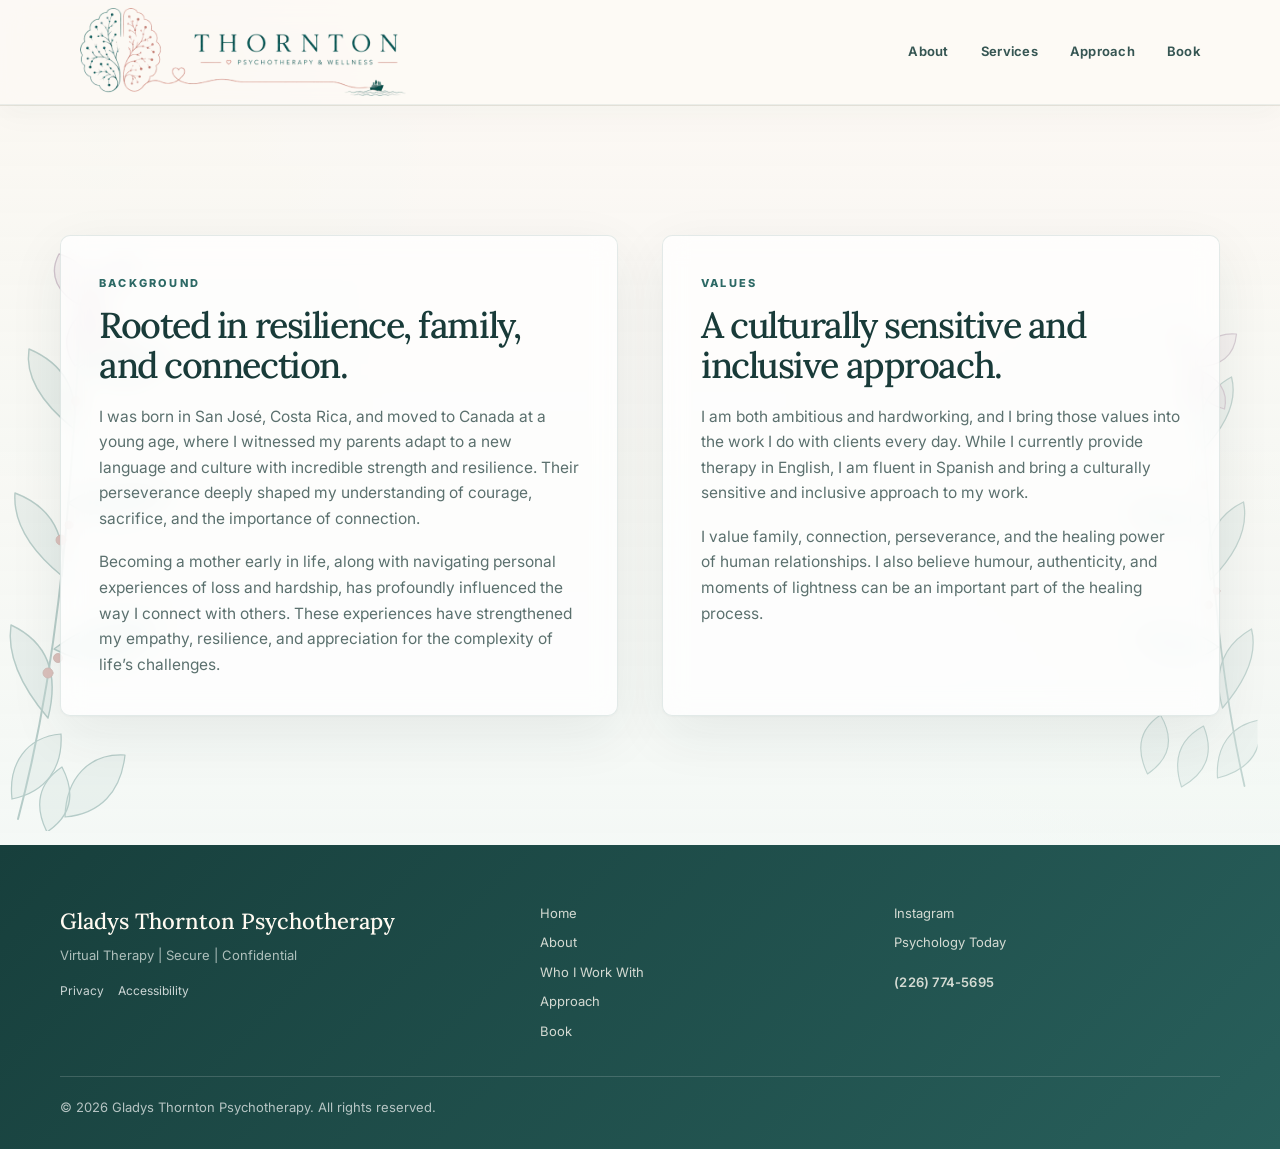
==== about.html @ a5546768 "Initial website release" ====
<!DOCTYPE html>
<html lang="en">
<head>
  <meta charset="UTF-8" />
  <meta name="viewport" content="width=device-width, initial-scale=1.0" />
  <title>About Me | Gladys Thornton Psychotherapy</title>
  <meta name="description" content="Learn more about Gladys Thornton, her background, values, and approach to psychotherapy." />
  <link rel="preconnect" href="https://fonts.googleapis.com">
  <link rel="preconnect" href="https://fonts.gstatic.com" crossorigin>
  <link href="https://fonts.googleapis.com/css2?family=Inter:wght@400;500;600;700&family=Lora:wght@500;600&display=swap" rel="stylesheet">

  <style>
    :root {
      --forest: #42614A;
      --forest-dark: #2F4737;
      --sage: #8FA884;
      --sage-soft: #EEF3E8;
      --cream: #FBF6EC;
      --warm: #EFE2D0;
      --text: #183D2A;
      --muted: #657160;
      --line: #DED5C6;
      --white: #ffffff;
      --shadow: 0 18px 50px rgba(63,98,74,.12);
      --radius: 22px;
    }

    * { box-sizing: border-box; }
    html { scroll-behavior: smooth; }

    body {
      margin: 0;
      font-family: Inter, system-ui, -apple-system, BlinkMacSystemFont, "Segoe UI", sans-serif;
      color: var(--text);
      background:
        radial-gradient(circle at 0% 25%, rgba(127,155,122,.12), transparent 22%),
        radial-gradient(circle at 100% 55%, rgba(205,184,156,.16), transparent 22%),
        var(--cream);
      line-height: 1.65;
      font-size: 15px;
      overflow-x: hidden;
    }

    a { color: inherit; text-decoration: none; }

    .leaf-left, .leaf-right {
      position: fixed;
      pointer-events: none;
      z-index: 0;
      opacity: .16;
      background-repeat: no-repeat;
      background-size: contain;
    }

    .leaf-left {
      left: -35px;
      bottom: 80px;
      width: 240px;
      height: 430px;
      background-image: url("data:image/svg+xml,%3Csvg viewBox='0 0 200 400' xmlns='http://www.w3.org/2000/svg'%3E%3Cg fill='none' stroke='%237f9b7a' stroke-width='2.4' stroke-linecap='round'%3E%3Cpath d='M96 390 C96 300 110 210 102 0'/%3E%3Cpath d='M99 260 C66 236 42 220 20 190 C54 196 82 218 100 248'/%3E%3Cpath d='M103 205 C136 188 162 165 182 132 C148 139 120 162 103 194'/%3E%3Cpath d='M98 145 C64 125 40 104 18 72 C54 80 78 104 100 132'/%3E%3Cpath d='M104 90 C138 72 160 50 184 18 C150 28 126 50 102 78'/%3E%3C/g%3E%3C/svg%3E");
    }

    .leaf-right {
      right: -45px;
      top: 260px;
      width: 280px;
      height: 500px;
      background-image: url("data:image/svg+xml,%3Csvg viewBox='0 0 240 480' xmlns='http://www.w3.org/2000/svg'%3E%3Cg fill='none' stroke='%237f9b7a' stroke-width='2.2' stroke-linecap='round'%3E%3Cpath d='M122 470 C120 360 136 240 122 0'/%3E%3Cpath d='M130 310 C166 286 196 260 220 226 C180 232 150 260 128 296'/%3E%3Cpath d='M120 240 C84 214 58 190 30 156 C70 164 98 192 124 224'/%3E%3Cpath d='M130 155 C164 132 188 106 210 70 C176 80 150 106 128 142'/%3E%3Cpath d='M116 95 C84 72 58 48 32 16 C68 24 96 50 120 82'/%3E%3C/g%3E%3C/svg%3E");
    }

    header, main, footer { position: relative; z-index: 1; }

    .nav-wrap {
      position: sticky;
      top: 0;
      z-index: 50;
      background: rgba(251,247,239,.92);
      backdrop-filter: blur(16px);
      border-bottom: 1px solid var(--line);
    }

    .nav {
      max-width: 1120px;
      margin: 0 auto;
      padding: 14px 20px;
      display: flex;
      align-items: center;
      justify-content: space-between;
      gap: 20px;
      min-height: 88px;
    }

    .brand-logo {
      display: block;
      height: 68px;
      width: auto;
      max-width: 330px;
      object-fit: contain;
      border-radius: 4px;
    }

    .links {
      display: flex;
      align-items: center;
      gap: 26px;
      font-size: 13px;
      font-weight: 650;
      color: var(--text);
    }

    .btn {
      display: inline-flex;
      align-items: center;
      justify-content: center;
      min-height: 42px;
      padding: 0 18px;
      border-radius: 999px;
      font-weight: 700;
      font-size: 13px;
      transition: transform .18s ease, box-shadow .18s ease;
    }

    .btn:hover { transform: translateY(-1px); }

    .btn-primary {
      color: #fff;
      background: linear-gradient(135deg, var(--forest), var(--forest-dark));
      box-shadow: 0 12px 25px rgba(63,98,74,.20);
    }

    .btn-outline {
      color: var(--forest-dark);
      border: 1px solid #bccbb6;
      background: rgba(255,255,255,.68);
    }

    .hero {
      background:
        linear-gradient(90deg, rgba(251,247,239,.95) 0%, rgba(251,247,239,.74) 46%, rgba(244,234,220,.62) 100%),
        radial-gradient(circle at 85% 18%, rgba(127,155,122,.22), transparent 27%);
      border-bottom: 1px solid var(--line);
      position: relative;
      overflow: hidden;
    }

    .hero::before {
      content: "";
      position: absolute;
      inset: 0;
      opacity: .11;
      background-image:
        radial-gradient(ellipse at 8% 18%, rgba(127,155,122,.45), transparent 24%),
        linear-gradient(120deg, transparent 0 74%, rgba(127,155,122,.18) 74% 75%, transparent 75%);
      pointer-events: none;
    }

    .hero-inner {
      max-width: 1120px;
      margin: 0 auto;
      padding: 64px 20px 60px;
      display: grid;
      grid-template-columns: 1.05fr .95fr;
      gap: 54px;
      align-items: center;
      position: relative;
      z-index: 1;
    }

    .eyebrow {
      color: var(--forest);
      font-size: 11px;
      font-weight: 800;
      letter-spacing: .18em;
      text-transform: uppercase;
      margin-bottom: 13px;
    }

    h1, h2 {
      font-family: Lora, serif;
      color: var(--text);
      line-height: 1.12;
      margin: 0;
      letter-spacing: -.025em;
    }

    h1 { font-size: clamp(34px, 4.6vw, 52px); max-width: 570px; }
    h2 { font-size: clamp(26px, 3vw, 36px); }

    h3 {
      margin: 0;
      color: var(--text);
      font-size: 15px;
      line-height: 1.35;
    }

    p { color: var(--muted); margin: 0; }

    .hero-text {
      max-width: 535px;
      margin-top: 18px;
      font-size: 16px;
    }

    .hero-actions {
      display: flex;
      gap: 12px;
      flex-wrap: wrap;
      margin-top: 26px;
    }

    .trust-row {
      display: flex;
      flex-wrap: wrap;
      gap: 12px;
      margin-top: 22px;
      color: var(--forest-dark);
      font-size: 13px;
      font-weight: 650;
    }

    .trust-row span {
      background: rgba(255,255,255,.70);
      border: 1px solid var(--line);
      padding: 7px 11px;
      border-radius: 999px;
    }

    .photo-card {
      width: min(100%, 390px);
      margin: 0 auto;
      background: rgba(255,255,255,.86);
      border: 1px solid var(--line);
      border-radius: 30px;
      padding: 14px;
      box-shadow: var(--shadow);
      position: relative;
    }

    .photo-card::before {
      content: "";
      position: absolute;
      inset: 25px -18px -18px 38px;
      border-radius: 30px;
      background: var(--sage-soft);
      z-index: -1;
    }

    .photo-card img {
      display: block;
      width: 100%;
      height: 420px;
      object-fit: cover;
      object-position: center top;
      border-radius: 22px;
    }

    .section { padding: 72px 20px; }
    .soft { background: linear-gradient(180deg, rgba(255,255,255,.82) 0%, var(--cream) 100%); }
    .wrap { max-width: 1120px; margin: 0 auto; }

    .two {
      display: grid;
      grid-template-columns: .9fr 1.1fr;
      gap: 56px;
      align-items: start;
    }

    .lead { font-size: 15.5px; margin-top: 18px; max-width: 620px; }

    .feature-grid {
      display: grid;
      grid-template-columns: 1fr 1fr;
      gap: 16px;
    }

    .feature, .service-card, .info-box, .booking-side, .cal-box {
      background: rgba(255,255,255,.86);
      border: 1px solid var(--line);
      border-radius: var(--radius);
      box-shadow: 0 10px 28px rgba(63,98,74,.07);
    }

    .feature {
      padding: 23px;
      display: grid;
      grid-template-columns: 42px 1fr;
      gap: 15px;
    }

    .icon, .service-icon {
      background: var(--sage-soft);
      color: var(--forest-dark);
      display: grid;
      place-items: center;
    }

    .icon {
      width: 42px;
      height: 42px;
      border-radius: 14px;
      font-weight: 800;
      font-size: 18px;
    }

    .feature p, .service-card p { margin-top: 7px; font-size: 13.5px; }

    .center {
      text-align: center;
      max-width: 680px;
      margin: 0 auto 34px;
    }

    .service-grid {
      display: grid;
      grid-template-columns: repeat(3, 1fr);
      gap: 18px;
    }

    .service-card { padding: 24px; }

    .service-icon {
      width: 46px;
      height: 46px;
      border-radius: 16px;
      font-size: 21px;
      margin-bottom: 15px;
    }

    .split {
      display: grid;
      grid-template-columns: 1fr 1fr;
      gap: 44px;
      align-items: stretch;
    }

    .info-box { padding: 30px; }

    .pill-row {
      display: flex;
      flex-wrap: wrap;
      gap: 9px;
      margin-top: 20px;
    }

    .pill {
      border: 1px solid #d7cfbf;
      background: var(--sage-soft);
      color: var(--forest-dark);
      border-radius: 999px;
      padding: 7px 12px;
      font-size: 12.5px;
      font-weight: 650;
    }

    ul { margin: 18px 0 0; padding-left: 19px; color: var(--muted); }
    li { margin-bottom: 8px; }

    .booking-grid {
      display: grid;
      grid-template-columns: .82fr 1.18fr;
      gap: 34px;
      align-items: start;
    }

    .booking-side {
      background: linear-gradient(180deg, var(--cream), #fff);
      padding: 30px;
    }

    .booking-points {
      display: grid;
      gap: 12px;
      margin-top: 24px;
    }

    .mini {
      display: flex;
      align-items: center;
      gap: 11px;
      background: #fff;
      border: 1px solid var(--line);
      border-radius: 15px;
      padding: 13px 14px;
      color: var(--text);
      font-weight: 700;
      font-size: 13px;
    }

    .cal-box { overflow: hidden; box-shadow: var(--shadow); }
    .calendly-inline-widget { min-width: 320px; height: 690px; }

    .cta {
      background: linear-gradient(135deg, var(--forest-dark), var(--forest));
      color: white;
      padding: 30px 20px;
    }

    .cta .wrap {
      display: flex;
      align-items: center;
      justify-content: space-between;
      gap: 22px;
    }

    .cta strong {
      font-family: Lora, serif;
      font-size: clamp(22px, 3vw, 30px);
      line-height: 1.2;
      font-weight: 600;
    }

    .cta .btn { background: white; color: var(--forest-dark); white-space: nowrap; }

    footer {
      background: #253326;
      color: rgba(255,255,255,.78);
      padding: 30px 20px;
      font-size: 13px;
    }

    .footer-inner {
      max-width: 1120px;
      margin: 0 auto;
      display: flex;
      justify-content: space-between;
      gap: 18px;
      flex-wrap: wrap;
    }

    @media (max-width: 960px) {
      .links { display: none; }
      .hero-inner, .two, .split, .booking-grid { grid-template-columns: 1fr; }
      .photo-card { width: min(100%, 340px); }
      .photo-card img { height: 360px; }
      .service-grid { grid-template-columns: repeat(2, 1fr); }
      .brand-logo { height: 58px; max-width: 270px; }
    }

    @media (max-width: 640px) {
      body { font-size: 14px; }
      .nav { padding: 12px 16px; min-height: 72px; }
      .brand-logo { height: 48px; max-width: 215px; }
      .nav .btn { display: none; }
      .hero-inner { padding: 44px 18px 52px; gap: 34px; }
      .hero-actions { flex-direction: column; }
      .btn { width: 100%; }
      .section { padding: 56px 18px; }
      .feature-grid, .service-grid { grid-template-columns: 1fr; }
      .info-box, .booking-side { padding: 24px; }
      .cta .wrap { flex-direction: column; align-items: flex-start; }
      .calendly-inline-widget { height: 660px; }
    }
  
    /* Stronger warm nature theme accents */
    body {
      background:
        radial-gradient(circle at 2% 20%, rgba(127,155,122,.20), transparent 24%),
        radial-gradient(circle at 96% 48%, rgba(205,184,156,.22), transparent 24%),
        linear-gradient(180deg, #fbf7ef 0%, #fffaf3 46%, #f3efe6 100%);
    }

    .hero {
      background:
        linear-gradient(90deg, rgba(251,247,239,.96) 0%, rgba(251,247,239,.78) 45%, rgba(238,243,232,.74) 100%),
        radial-gradient(circle at 82% 16%, rgba(127,155,122,.30), transparent 30%),
        radial-gradient(circle at 22% 80%, rgba(205,184,156,.24), transparent 28%);
    }

    .soft {
      background:
        linear-gradient(180deg, rgba(255,255,255,.86) 0%, rgba(251,247,239,.92) 100%),
        radial-gradient(circle at 95% 40%, rgba(127,155,122,.16), transparent 24%);
    }

    .leaf-left,
    .leaf-right {
      opacity: .26;
    }

    .section:nth-of-type(3) {
      background:
        radial-gradient(circle at 92% 10%, rgba(127,155,122,.13), transparent 22%),
        radial-gradient(circle at 6% 82%, rgba(205,184,156,.15), transparent 22%),
        rgba(255,255,255,.76);
    }

    .feature,
    .service-card,
    .info-box,
    .booking-side,
    .cal-box {
      background: rgba(255,255,255,.90);
      border-color: #ddd3c4;
    }

    .icon,
    .service-icon {
      background: #edf3e7;
      color: #3f624a;
    }

    .brand-logo {
      background: transparent !important;
      mix-blend-mode: multiply;
    }

    .nav-wrap {
      background: rgba(251,247,239,.94);
    }

  
    /* FINAL VISIBLE NATURE THEME UPDATE */
    body {
      background:
        radial-gradient(circle at 0% 20%, rgba(143,168,132,.25), transparent 24%),
        radial-gradient(circle at 100% 55%, rgba(222,213,198,.35), transparent 28%),
        linear-gradient(180deg, #FBF6EC 0%, #FFFDF8 45%, #F3EFE6 100%) !important;
    }

    .nav-wrap {
      background: rgba(251,246,236,.96) !important;
      border-bottom: 1px solid #DED5C6 !important;
    }

    .brand-logo {
      height: 68px !important;
      max-width: 330px !important;
      background: transparent !important;
      object-fit: contain !important;
    }

    .hero {
      background:
        linear-gradient(90deg, rgba(251,246,236,.98) 0%, rgba(251,246,236,.86) 48%, rgba(239,226,208,.74) 100%),
        radial-gradient(circle at 86% 16%, rgba(143,168,132,.34), transparent 32%) !important;
      position: relative !important;
      overflow: hidden !important;
    }

    .hero::after {
      content: "";
      position: absolute;
      right: -15px;
      top: 0;
      width: 330px;
      height: 100%;
      opacity: .24;
      pointer-events: none;
      background-repeat: no-repeat;
      background-size: contain;
      background-position: right center;
      background-image: url("data:image/svg+xml,%3Csvg viewBox='0 0 260 620' xmlns='http://www.w3.org/2000/svg'%3E%3Cg fill='none' stroke='%238FA884' stroke-width='4' stroke-linecap='round' stroke-linejoin='round'%3E%3Cpath d='M130 610 C128 480 150 330 132 20'/%3E%3Cpath d='M138 430 C178 402 214 372 248 330 C202 338 168 374 136 414'/%3E%3Cpath d='M128 340 C82 304 50 268 18 226 C66 238 100 276 132 322'/%3E%3Cpath d='M142 240 C184 210 214 176 246 132 C202 146 168 184 136 222'/%3E%3Cpath d='M120 154 C78 124 48 90 14 48 C62 60 96 96 124 136'/%3E%3C/g%3E%3C/svg%3E");
    }

    .hero h1,
    h2 {
      color: #183D2A !important;
    }

    .eyebrow {
      color: #42614A !important;
    }

    .btn-primary {
      background: linear-gradient(135deg, #5E7C56, #2F4737) !important;
      box-shadow: 0 12px 25px rgba(47,71,55,.22) !important;
    }

    .btn-outline {
      color: #2F4737 !important;
      border-color: #AEBFA5 !important;
      background: rgba(255,255,255,.70) !important;
    }

    .soft {
      background:
        linear-gradient(180deg, rgba(255,253,248,.90), rgba(251,246,236,.95)) !important;
      position: relative !important;
    }

    .soft::before {
      content: "";
      position: absolute;
      left: -28px;
      top: 20px;
      width: 180px;
      height: 360px;
      opacity: .30;
      pointer-events: none;
      background-repeat: no-repeat;
      background-size: contain;
      background-image: url("data:image/svg+xml,%3Csvg viewBox='0 0 190 380' xmlns='http://www.w3.org/2000/svg'%3E%3Cg fill='none' stroke='%238FA884' stroke-width='3' stroke-linecap='round' stroke-linejoin='round'%3E%3Cpath d='M92 370 C92 285 106 196 96 8'/%3E%3Cpath d='M98 254 C62 232 34 206 12 172 C50 180 78 210 98 242'/%3E%3Cpath d='M100 190 C136 168 162 138 178 104 C142 112 116 144 100 178'/%3E%3Cpath d='M92 128 C58 108 34 80 12 48 C50 58 74 90 96 118'/%3E%3C/g%3E%3C/svg%3E");
    }

    #services {
      background:
        radial-gradient(circle at 93% 10%, rgba(143,168,132,.18), transparent 22%),
        radial-gradient(circle at 7% 80%, rgba(222,213,198,.22), transparent 24%),
        rgba(255,253,248,.92) !important;
    }

    #services::after {
      content: "";
      position: absolute;
      right: -40px;
      top: 30px;
      width: 230px;
      height: 420px;
      opacity: .28;
      pointer-events: none;
      background-repeat: no-repeat;
      background-size: contain;
      background-image: url("data:image/svg+xml,%3Csvg viewBox='0 0 220 420' xmlns='http://www.w3.org/2000/svg'%3E%3Cg fill='none' stroke='%238FA884' stroke-width='3' stroke-linecap='round' stroke-linejoin='round'%3E%3Cpath d='M108 410 C108 306 120 210 110 0'/%3E%3Cpath d='M114 300 C150 274 180 246 208 206 C166 214 136 250 112 286'/%3E%3Cpath d='M104 220 C66 190 40 160 14 122 C58 132 86 166 108 204'/%3E%3Cpath d='M116 138 C154 112 180 82 204 42 C162 54 136 90 112 124'/%3E%3C/g%3E%3C/svg%3E");
    }

    #approach {
      background:
        linear-gradient(90deg, rgba(66,97,74,.16) 0%, rgba(251,246,236,.94) 28%, rgba(251,246,236,.94) 100%) !important;
    }

    #book {
      background:
        radial-gradient(circle at 4% 18%, rgba(143,168,132,.22), transparent 24%),
        linear-gradient(180deg, rgba(251,246,236,.96), rgba(255,253,248,.96)) !important;
    }

    .feature,
    .service-card,
    .info-box,
    .booking-side,
    .cal-box {
      background: rgba(255,255,255,.90) !important;
      border-color: #DED5C6 !important;
      box-shadow: 0 14px 32px rgba(47,71,55,.09) !important;
    }

    .icon,
    .service-icon {
      background: #EEF3E8 !important;
      color: #42614A !important;
      border-radius: 999px !important;
      box-shadow: inset 0 0 0 1px rgba(66,97,74,.10) !important;
    }

    .service-icon svg,
    .icon svg {
      width: 27px;
      height: 27px;
      stroke: currentColor;
      fill: none;
      stroke-width: 2.3;
      stroke-linecap: round;
      stroke-linejoin: round;
    }

    .pill {
      background: #EEF3E8 !important;
      border-color: #DED5C6 !important;
      color: #2F4737 !important;
    }

    .cta {
      background: linear-gradient(135deg, #2F4737, #5E7C56) !important;
    }

    footer {
      background: #263326 !important;
    }

    @media (max-width: 640px) {
      .brand-logo {
        height: 66px !important;
        max-width: 320px !important;
      }

      .hero-inner {
        text-align: center !important;
        padding-top: 36px !important;
      }

      .photo-card {
        width: min(100%, 300px) !important;
        padding: 10px !important;
      }

      .photo-card img {
        height: 285px !important;
      }

      .service-grid,
      .feature-grid,
      .two,
      .split,
      .booking-grid {
        grid-template-columns: 1fr !important;
      }

      .service-card {
        display: grid !important;
        grid-template-columns: 48px 1fr !important;
        gap: 14px !important;
        text-align: left !important;
        align-items: center !important;
      }

      .service-card .service-icon {
        margin: 0 !important;
      }

      .service-card p {
        grid-column: 2 !important;
      }
    }

  
    /* Pastel green update + full services grid */
    :root {
      --forest: #6F9272 !important;
      --forest-dark: #4F6F52 !important;
      --sage: #AFC8A8 !important;
      --sage-soft: #F1F7EE !important;
      --cream: #FCF8F0 !important;
      --warm: #F2E8D8 !important;
      --text: #183D2A !important;
      --muted: #687864 !important;
      --line: #E4DDCF !important;
    }

    .btn-primary {
      background: linear-gradient(135deg, #8FAF86, #5F8061) !important;
      box-shadow: 0 12px 25px rgba(95,128,97,.18) !important;
    }

    .cta {
      background: linear-gradient(135deg, #5F8061, #8FAF86) !important;
    }

    .icon,
    .service-icon {
      background: #F1F7EE !important;
      color: #5F8061 !important;
      border: 1px solid rgba(143,175,134,.18);
    }

    .feature,
    .service-card,
    .info-box,
    .booking-side,
    .cal-box {
      border-color: #E4DDCF !important;
      box-shadow: 0 12px 28px rgba(95,128,97,.07) !important;
    }

    .service-grid {
      grid-template-columns: repeat(3, 1fr) !important;
    }

    @media (max-width: 960px) {
      .service-grid {
        grid-template-columns: repeat(2, minmax(0, 1fr)) !important;
      }
    }

    @media (max-width: 640px) {
      .service-grid {
        grid-template-columns: 1fr !important;
      }
    }

  
/* Clean organization pass: smoother section flow without changing content */
main {
  overflow: hidden;
}

.hero-inner {
  align-items: center !important;
}

.section {
  border-top: 1px solid rgba(222,213,198,.55);
}

#about .wrap.two {
  align-items: center;
}

#about .feature-grid {
  gap: 18px;
}

#services .service-grid {
  align-items: stretch;
}

#services .service-card {
  min-height: 190px;
}

#approach .split {
  align-items: stretch;
}

#approach .info-box,
#book .booking-side {
  height: 100%;
}

#book .booking-grid {
  align-items: center;
}

.about-only-page {
  padding-top: 130px !important;
  min-height: calc(100vh - 160px);
  display: flex;
  align-items: center;
}

.about-only-page .split {
  align-items: stretch;
}

.about-only-page .info-box {
  min-height: 100%;
}

@media (max-width: 960px) {
  .about-only-page {
    padding-top: 95px !important;
    min-height: auto;
  }

  .hero-inner {
    gap: 34px !important;
  }

  .section {
    padding-top: 62px;
    padding-bottom: 62px;
  }

  #services .service-card {
    min-height: auto;
  }
}

@media (max-width: 640px) {
  .hero-inner {
    text-align: left !important;
  }

  .hero-actions {
    align-items: stretch;
  }

  .trust-row {
    justify-content: flex-start;
  }

  .about-only-page {
    padding-top: 84px !important;
  }

  .about-only-page .info-box {
    padding: 22px;
  }
}


/* Lighter pastel green palette update */
:root {
  --forest: #8FAF86 !important;
  --forest-dark: #6F9272 !important;
  --sage: #BFD4B8 !important;
  --sage-soft: #F4F9F1 !important;
  --cream: #FCF8F0 !important;
  --warm: #F3EBDD !important;
  --text: #244734 !important;
  --muted: #73826D !important;
  --line: #E8E1D3 !important;
}

body {
  color: #244734 !important;
}

h1, h2, h3,
.brand-main,
.links,
.nav a {
  color: #244734 !important;
}

.eyebrow {
  color: #7FA174 !important;
}

p, .lead {
  color: #73826D !important;
}

.btn-primary,
.nav-button,
.button-primary {
  background: linear-gradient(135deg, #A9C79D, #83A879) !important;
  box-shadow: 0 12px 25px rgba(143,175,134,.18) !important;
}

.btn-outline,
.button-secondary {
  color: #6F9272 !important;
  border-color: #D7E5D0 !important;
  background: rgba(255,255,255,.74) !important;
}

.icon,
.service-icon,
.who-icon,
.big-icon {
  background: #F4F9F1 !important;
  color: #7FA174 !important;
  border-color: rgba(143,175,134,.16) !important;
}

.feature,
.service-card,
.info-box,
.booking-side,
.cal-box,
.card,
.mini,
.who-card {
  border-color: #E8E1D3 !important;
  box-shadow: 0 12px 28px rgba(143,175,134,.07) !important;
}

.pill {
  background: #F4F9F1 !important;
  border-color: #DDEAD7 !important;
  color: #6F9272 !important;
}

.hero {
  background:
    linear-gradient(90deg, rgba(252,248,240,.97) 0%, rgba(252,248,240,.88) 47%, rgba(244,249,241,.78) 100%),
    radial-gradient(circle at 86% 16%, rgba(191,212,184,.38), transparent 30%) !important;
}

.soft {
  background:
    linear-gradient(180deg, rgba(255,253,248,.92), rgba(252,248,240,.96)) !important;
}

.who-i-work-with {
  background: linear-gradient(to bottom, rgba(252,248,240,.78), rgba(244,249,241,.88)) !important;
}

.cta,
.cta-band {
  background: linear-gradient(135deg, #7FA174, #A9C79D) !important;
}

footer {
  background: #6F9272 !important;
}

.back-link {
  color: #6F9272 !important;
}

.menu-toggle span {
  background: #6F9272 !important;
}




/* Enhanced polish: dividers, animations, modal booking, mobile CTA, footer */
.section {
  position: relative;
}

.section::before {
  content: "";
  position: absolute;
  top: -1px;
  left: 50%;
  width: min(1120px, calc(100% - 40px));
  height: 1px;
  transform: translateX(-50%);
  background: linear-gradient(90deg, transparent, rgba(143,175,134,.35), transparent);
}

.soft::after,
.who-i-work-with::after {
  content: "";
  position: absolute;
  left: 50%;
  bottom: -28px;
  width: 160px;
  height: 56px;
  transform: translateX(-50%);
  opacity: .18;
  pointer-events: none;
  background-repeat: no-repeat;
  background-size: contain;
  background-image: url("data:image/svg+xml,%3Csvg viewBox='0 0 180 60' xmlns='http://www.w3.org/2000/svg'%3E%3Cg fill='none' stroke='%238FAF86' stroke-width='2' stroke-linecap='round'%3E%3Cpath d='M10 30 C50 5 130 5 170 30'/%3E%3Cpath d='M42 25 C42 15 50 9 60 10 C58 22 52 28 42 25Z'/%3E%3Cpath d='M138 25 C138 15 130 9 120 10 C122 22 128 28 138 25Z'/%3E%3C/g%3E%3C/svg%3E");
}

.hero,
.feature,
.info-box,
.who-card,
.booking-side,
.cal-box,
.cta {
  animation: softFadeUp .7s ease both;
}

.feature:nth-child(2),
.who-card:nth-child(2) { animation-delay: .07s; }
.feature:nth-child(3),
.who-card:nth-child(3) { animation-delay: .12s; }
.feature:nth-child(4),
.who-card:nth-child(4) { animation-delay: .17s; }

@keyframes softFadeUp {
  from {
    opacity: 0;
    transform: translateY(14px);
  }
  to {
    opacity: 1;
    transform: translateY(0);
  }
}

.enhanced-footer {
  display: grid !important;
  grid-template-columns: 1.25fr .9fr .9fr;
  gap: 28px;
  align-items: start;
}

.footer-brand p {
  margin: 6px 0 0;
  color: rgba(255,255,255,.78) !important;
}

.footer-links,
.footer-social {
  display: grid;
  gap: 8px;
}

.footer-links a,
.footer-social a {
  color: rgba(255,255,255,.86);
  text-decoration: none;
}

.footer-links a:hover,
.footer-social a:hover {
  color: #fff;
}

.footer-bottom {
  grid-column: 1 / -1;
  padding-top: 20px;
  margin-top: 6px;
  border-top: 1px solid rgba(255,255,255,.16);
  color: rgba(255,255,255,.68);
}

@media (prefers-reduced-motion: reduce) {
  .hero,
  .feature,
  .info-box,
  .who-card,
  .booking-side,
  .cal-box,
  .cta {
    animation: none !important;
  }
}

@media (max-width: 800px) {
  .enhanced-footer {
    grid-template-columns: 1fr !important;
    text-align: left;
  }

}


/* Mother's Day inspired blush + sage theme */
:root {
  --forest: #7F9272 !important;
  --forest-dark: #697B5F !important;
  --sage: #B7C4A4 !important;
  --sage-soft: #F3F2E6 !important;
  --cream: #FFF7F1 !important;
  --warm: #F8E4E5 !important;
  --text: #2F3442 !important;
  --muted: #756F68 !important;
  --line: #E9D4D1 !important;

  --pink: #55B8B6 !important;
  --pink-soft: #DDF4F3 !important;
  --rose: #3C9F9D !important;
  --navy-soft: #2F3442 !important;
}

body {
  color: #2F3442 !important;
  background:
    radial-gradient(circle at 0% 18%, rgba(183,196,164,.24), transparent 24%),
    radial-gradient(circle at 100% 54%, rgba(247,221,225,.40), transparent 28%),
    linear-gradient(180deg, #FFF7F1 0%, #FFFDF8 45%, #F8E4E5 100%) !important;
}

h1, h2, h3,
.brand-main,
.links,
.nav a {
  color: #2F3442 !important;
}

.eyebrow {
  color: #3C9F9D !important;
}

p, .lead {
  color: #756F68 !important;
}

.nav-wrap,
.topbar {
  background: rgba(255,247,241,.95) !important;
  border-bottom: 1px solid #E9D4D1 !important;
}

.brand-logo {
  content: url("./assets/site-logo.png") !important;
  background: transparent !important;
}

.hero {
  background:
    linear-gradient(90deg, rgba(255,247,241,.97) 0%, rgba(255,247,241,.88) 47%, rgba(247,221,225,.74) 100%),
    radial-gradient(circle at 86% 16%, rgba(183,196,164,.32), transparent 30%) !important;
}

.hero::after {
  opacity: .16 !important;
}

.btn-primary,
.nav-button,
.button-primary {
  background: linear-gradient(135deg, #55B8B6, #3C9F9D) !important;
  color: #ffffff !important;
  box-shadow: 0 12px 25px rgba(198,111,126,.20) !important;
}

.btn-outline,
.button-secondary {
  color: #3C9F9D !important;
  border-color: #E8BFC5 !important;
  background: rgba(255,255,255,.74) !important;
}

.btn-outline: none !important;
}

.trust-row span {
  background: rgba(255,255,255,.70) !important;
  border-color: #E9D4D1 !important;
  color: #697B5F !important;
}

.soft {
  background:
    linear-gradient(180deg, rgba(255,253,248,.94), rgba(255,247,241,.96)) !important;
}

.who-i-work-with {
  background: linear-gradient(to bottom, rgba(255,247,241,.82), rgba(247,221,225,.42)) !important;
}

.feature,
.service-card,
.info-box,
.booking-side,
.cal-box,
.card,
.mini,
.who-card {
  background: rgba(255,255,255,.86) !important;
  border-color: #E9D4D1 !important;
  box-shadow: 0 12px 28px rgba(198,111,126,.07) !important;
}

.icon,
.service-icon,
.who-icon,
.big-icon {
  background: #DDF4F3 !important;
  color: #3C9F9D !important;
  border-color: rgba(198,111,126,.18) !important;
}

.pill {
  background: #F3F2E6 !important;
  border-color: #DCE2CF !important;
  color: #697B5F !important;
}

#approach {
  background:
    linear-gradient(90deg, rgba(247,221,225,.28) 0%, rgba(255,247,241,.95) 30%, rgba(255,247,241,.95) 100%) !important;
}

#book {
  background:
    radial-gradient(circle at 4% 18%, rgba(247,221,225,.26), transparent 24%),
    linear-gradient(180deg, rgba(255,247,241,.96), rgba(255,253,248,.96)) !important;
}

.cta,
.cta-band {
  background: linear-gradient(135deg, #3C9F9D, #7F9272) !important;
}

footer,
.site-footer {
  background: #697B5F !important;
}

.mobile-floating-book {
  background: linear-gradient(135deg, #55B8B6, #3C9F9D) !important;
  color: #ffffff !important;
  box-shadow: 0 16px 36px rgba(198,111,126,.28) !important;
}

.back-link {
  color: #3C9F9D !important;
}

.menu-toggle span {
  background: #3C9F9D !important;
}



/* Subtle decorative blush botanical accents */
.section::before {
  background: linear-gradient(90deg, transparent, rgba(198,111,126,.24), transparent) !important;
}

.soft::after,
.who-i-work-with::after {
  opacity: .22 !important;
  background-image: url("data:image/svg+xml,%3Csvg viewBox='0 0 180 60' xmlns='http://www.w3.org/2000/svg'%3E%3Cg fill='none' stroke='%23C66F7E' stroke-width='2' stroke-linecap='round'%3E%3Cpath d='M10 30 C50 5 130 5 170 30'/%3E%3Cpath d='M42 25 C42 15 50 9 60 10 C58 22 52 28 42 25Z'/%3E%3Cpath d='M138 25 C138 15 130 9 120 10 C122 22 128 28 138 25Z'/%3E%3C/g%3E%3C/svg%3E") !important;
}

@media (max-width: 800px) {
  .mobile-floating-book {
    background: linear-gradient(135deg, #55B8B6, #3C9F9D) !important;
  }
}


/* Notebook-inspired teal palette */
:root {
  --forest: #55B8B6 !important;
  --forest-dark: #3C9F9D !important;
  --sage: #8FD4D2 !important;
  --sage-soft: #DDF4F3 !important;
  --cream: #FAFDFC !important;
  --warm: #EEF9F8 !important;
  --text: #284544 !important;
  --muted: #6A7F7E !important;
  --line: #D7ECEB !important;

  --pink: #55B8B6 !important;
  --pink-soft: #DDF4F3 !important;
  --rose: #3C9F9D !important;
  --navy-soft: #284544 !important;
}

body {
  background:
    radial-gradient(circle at 0% 18%, rgba(85,184,182,.12), transparent 24%),
    radial-gradient(circle at 100% 54%, rgba(85,184,182,.14), transparent 28%),
    linear-gradient(180deg, #FAFDFC 0%, #FFFFFF 45%, #EEF9F8 100%) !important;
}

.brand-logo {
  content: url("./assets/site-logo.png") !important;
}

.btn-primary,
.nav-button,
.button-primary,
.mobile-floating-book {
  background: linear-gradient(135deg, #55B8B6, #3C9F9D) !important;
  box-shadow: 0 12px 25px rgba(85,184,182,.20) !important;
}

.btn-outline,
.button-secondary {
  color: #3C9F9D !important;
  border-color: #BFE5E4 !important;
}

.icon,
.service-icon,
.who-icon,
.big-icon {
  background: #DDF4F3 !important;
  color: #3C9F9D !important;
}

.feature,
.service-card,
.info-box,
.booking-side,
.cal-box,
.card,
.mini,
.who-card {
  border-color: #D7ECEB !important;
  box-shadow: 0 12px 28px rgba(85,184,182,.07) !important;
}

.soft,
.who-i-work-with {
  background: linear-gradient(180deg, rgba(250,253,252,.95), rgba(238,249,248,.95)) !important;
}

footer,
.site-footer {
  background: #3C9F9D !important;
}

.eyebrow,
.back-link,
.menu-toggle span {
  color: #3C9F9D !important;
}

.section::before {
  background: linear-gradient(90deg, transparent, rgba(85,184,182,.28), transparent) !important;
}


/* Replace teal nav highlight with soft glow */
.nav a,
.links a {
  position: relative;
  transition: all .22s ease;
  border-radius: 12px;
}

.nav a:hover,
.links a:hover,
.nav a:focus-visible,
.links a:focus-visible,
.nav a.active,
.links a.active {
  background: transparent !important;
  box-shadow:
    0 0 0 6px rgba(85,184,182,.08),
    0 6px 18px rgba(85,184,182,.12) !important;
  color: #284544 !important;
}

.nav a::before,
.links a::before {
  display: none !important;
}


.footer-phone {
  margin-top: 10px;
}

.footer-phone a {
  color: rgba(255,255,255,.9);
  text-decoration: none;
  font-weight: 600;
  letter-spacing: 0.2px;
}

.footer-phone a:hover {
  color: #ffffff;
}


    /* Reliable logo path fix for all pages */
    .brand-logo {
      content: url("./assets/site-logo.png") !important;
      height: 112px !important;
      max-width: 760px !important;
      width: auto !important;
      object-fit: contain !important;
      display: block !important;
      background: transparent !important;
    }

    @media (max-width: 960px) {
      .brand-logo {
        height: 82px !important;
        max-width: 520px !important;
      }
    }

    @media (max-width: 640px) {
      .nav {
        justify-content: center !important;
        align-items: center !important;
        min-height: 108px !important;
      }

      .nav > a:first-child {
        width: 100% !important;
        display: flex !important;
        justify-content: center !important;
      }

      .brand-logo {
        height: 92px !important;
        max-width: 96vw !important;
        margin: 0 auto !important;
      }
    }
    
  
    /* Soft professional polish: less saturated colors, subtle glass, smoother hover transitions */
    :root {
      --soft-accent: #6FA9A4 !important;
      --soft-accent-dark: #5A8F8A !important;
      --soft-accent-light: rgba(111, 169, 164, 0.12) !important;
      --soft-blush: rgba(214, 164, 154, 0.10) !important;
      --glass-bg: rgba(255, 255, 255, 0.58) !important;
      --glass-border: rgba(255, 255, 255, 0.54) !important;
      --soft-shadow: 0 14px 36px rgba(36, 62, 58, 0.08) !important;
      --soft-shadow-hover: 0 20px 46px rgba(36, 62, 58, 0.12) !important;
    }

    body {
      background:
        radial-gradient(circle at 18% 18%, var(--soft-accent-light), transparent 28%),
        radial-gradient(circle at 84% 20%, var(--soft-blush), transparent 26%),
        linear-gradient(180deg, #fffaf5 0%, #fbf5ef 48%, #f8efe7 100%) !important;
    }

    .nav-wrap {
      background: rgba(255, 250, 245, 0.78) !important;
      backdrop-filter: blur(14px) saturate(115%) !important;
      -webkit-backdrop-filter: blur(14px) saturate(115%) !important;
      border-bottom: 1px solid rgba(220, 205, 192, 0.45) !important;
      box-shadow: 0 8px 24px rgba(36, 62, 58, 0.04) !important;
    }

    .hero {
      background:
        radial-gradient(circle at 82% 22%, rgba(111, 169, 164, 0.14), transparent 28%),
        radial-gradient(circle at 12% 82%, rgba(214, 164, 154, 0.10), transparent 26%),
        linear-gradient(110deg, rgba(255,250,245,.92), rgba(251,245,239,.78)) !important;
    }

    .btn,
    .btn-primary,
    .nav-button,
    .button-primary,
    .button-secondary,
    a[class*="btn"] {
      background: linear-gradient(135deg, var(--soft-accent), var(--soft-accent-dark)) !important;
      border: 1px solid rgba(255,255,255,.45) !important;
      color: #fff !important;
      box-shadow: 0 10px 24px rgba(90, 143, 138, 0.16) !important;
      transition:
        transform .28s cubic-bezier(.22,.61,.36,1),
        box-shadow .28s cubic-bezier(.22,.61,.36,1),
        filter .28s ease,
        background .28s ease,
        border-color .28s ease !important;
      will-change: transform;
    }

    .btn:hover,
    .btn-primary:hover,
    .nav-button:hover,
    .button-primary:hover,
    .button-secondary:hover,
    a[class*="btn"]:hover {
      transform: translateY(-2px) !important;
      box-shadow: 0 16px 34px rgba(90, 143, 138, 0.22) !important;
      filter: brightness(1.02) saturate(.96) !important;
    }

    .btn:active,
    .btn-primary:active,
    a[class*="btn"]:active {
      transform: translateY(0) scale(.99) !important;
    }

    .feature,
    .service-card,
    .info-box,
    .booking-side,
    .cal-box,
    .card,
    .mini,
    .pill,
    .trust-row span {
      background: var(--glass-bg) !important;
      backdrop-filter: blur(12px) saturate(112%) !important;
      -webkit-backdrop-filter: blur(12px) saturate(112%) !important;
      border-color: var(--glass-border) !important;
      box-shadow: var(--soft-shadow) !important;
      transition:
        transform .32s cubic-bezier(.22,.61,.36,1),
        box-shadow .32s cubic-bezier(.22,.61,.36,1),
        background-color .32s ease,
        border-color .32s ease !important;
    }

    .feature:hover,
    .service-card:hover,
    .info-box:hover,
    .card:hover {
      transform: translateY(-4px) !important;
      background: rgba(255, 255, 255, 0.68) !important;
      border-color: rgba(111, 169, 164, 0.22) !important;
      box-shadow: var(--soft-shadow-hover) !important;
    }

    .service-icon,
    .icon {
      background: rgba(111, 169, 164, 0.10) !important;
      color: #5A8F8A !important;
      box-shadow: inset 0 0 0 1px rgba(111, 169, 164, 0.12) !important;
      transition: background-color .28s ease, transform .28s ease, color .28s ease !important;
    }

    .service-card:hover .service-icon,
    .feature:hover .icon {
      transform: scale(1.04) !important;
      background: rgba(111, 169, 164, 0.15) !important;
    }

    .photo-card {
      box-shadow: 0 20px 52px rgba(36, 62, 58, 0.12) !important;
    }

    .cta {
      background: linear-gradient(135deg, #5A8F8A, #6FA9A4) !important;
    }

    @media (prefers-reduced-motion: reduce) {
      .btn,
      .service-card,
      .feature,
      .info-box,
      .card,
      .service-icon,
      .icon {
        transition: none !important;
      }

      .btn:hover,
      .service-card:hover,
      .feature:hover,
      .info-box:hover,
      .card:hover {
        transform: none !important;
      }
    }

  
    /* Subtle navigation + logo hover states */
    .nav a,
    nav a,
    .brand-logo,
    .logo-link,
    header a {
      transition:
        background-color .22s ease,
        color .22s ease,
        opacity .22s ease,
        transform .22s ease,
        box-shadow .22s ease !important;
      outline: none !important;
      -webkit-tap-highlight-color: transparent !important;
    }

    .nav a:hover,
    nav a:hover {
      background: rgba(111, 169, 164, 0.08) !important;
      color: #315f5b !important;
      border-radius: 999px !important;
      box-shadow: none !important;
    }

    .nav a:focus,
    nav a:focus,
    .nav a:active,
    nav a:active {
      outline: none !important;
      box-shadow: none !important;
      background: rgba(111, 169, 164, 0.10) !important;
      border-radius: 999px !important;
    }

    .brand-logo:hover,
    .logo-link:hover img,
    header a:hover .brand-logo {
      opacity: 0.94 !important;
      transform: translateY(-1px) !important;
      filter: saturate(.98) !important;
      box-shadow: none !important;
      outline: none !important;
      background: transparent !important;
    }

    .brand-logo:focus,
    .brand-logo:active,
    header a:focus img,
    header a:active img {
      outline: none !important;
      box-shadow: none !important;
      background: transparent !important;
    }

    a {
      -webkit-tap-highlight-color: transparent !important;
    }


    /* Soft glow hover instead of border pills */
    .nav a,
    nav a,
    header a {
      transition:
        color .22s ease,
        text-shadow .22s ease,
        opacity .22s ease,
        transform .22s ease,
        background .22s ease !important;
      background: transparent !important;
      box-shadow: none !important;
      outline: none !important;
      border-radius: 0 !important;
    }

    .nav a:hover,
    nav a:hover,
    .nav a:focus,
    nav a:focus {
      background: transparent !important;
      color: #3f8f8b !important;
      text-shadow:
        0 0 10px rgba(111, 169, 164, 0.28),
        0 0 18px rgba(111, 169, 164, 0.16) !important;
      box-shadow: none !important;
      outline: none !important;
    }

    .brand-logo,
    .logo-link img,
    header img {
      transition:
        filter .22s ease,
        opacity .22s ease,
        transform .22s ease !important;
    }

    .brand-logo:hover,
    .logo-link:hover img,
    header a:hover img {
      filter:
        drop-shadow(0 0 10px rgba(111, 169, 164, 0.18))
        drop-shadow(0 0 18px rgba(111, 169, 164, 0.10));
      transform: translateY(-1px);
      opacity: .98;
    }

    .brand-logo:focus,
    .brand-logo:active,
    header a:focus img,
    header a:active img {
      outline: none !important;
      box-shadow: none !important;
    }

/* Premium shared visual system */
:root{--premium-ink:#193b39;--premium-copy:#5b706e;--premium-teal:#3f827d;--premium-teal-dark:#2d6965;--premium-line:rgba(35,91,86,.12)}
body{color:var(--premium-ink)!important;background:radial-gradient(circle at 8% 12%,rgba(79,145,139,.075),transparent 24rem),radial-gradient(circle at 94% 45%,rgba(201,172,143,.065),transparent 28rem),#fdfaf5!important;-webkit-font-smoothing:antialiased}
.nav-wrap{background:rgba(253,250,245,.88)!important;border-bottom:1px solid rgba(35,91,86,.08)!important;box-shadow:0 8px 30px rgba(25,59,57,.035)!important}.nav{max-width:1160px!important;min-height:98px!important;padding:8px 20px!important}.brand-logo{content:url("./assets/site-logo-760.png")!important;height:88px!important;max-width:520px!important}.links{gap:32px}.links a{color:#365653!important;font-size:13px;letter-spacing:.02em}
.about-only-page{padding:100px 20px!important;background:linear-gradient(180deg,rgba(251,248,243,.9),rgba(241,248,246,.78))!important}.about-only-page .wrap{max-width:1160px}.about-only-page .info-box{padding:38px;background:rgba(255,255,255,.74)!important;border:1px solid var(--premium-line)!important;border-radius:10px!important;box-shadow:0 1px 2px rgba(24,58,55,.03),0 18px 55px rgba(24,58,55,.075)!important}.about-only-page h2{color:var(--premium-ink)!important;font-weight:500;letter-spacing:-.04em}.about-only-page p{color:var(--premium-copy)!important}.eyebrow{color:var(--premium-teal-dark)!important;letter-spacing:.2em}
.site-footer{padding:58px 20px 30px!important;background:linear-gradient(135deg,#173f3c,#285f5b)!important}.site-footer .enhanced-footer{max-width:1160px}.site-footer .footer-brand strong{color:#fffaf1;font-family:Lora,serif;font-size:22px;font-weight:500}.site-footer p{color:rgba(241,246,242,.69)!important}.site-footer a{color:rgba(247,244,236,.84)}
@media(max-width:640px){.about-only-page{padding:68px 20px!important}.about-only-page .info-box{padding:26px}.nav{min-height:88px!important}.brand-logo{height:68px!important}}
@media(max-width:640px){.nav{min-height:96px!important;padding:7px 12px!important;gap:8px}.brand-logo{display:block!important;content:url("./assets/site-logo-760.png")!important;width:calc(100vw - 72px)!important;max-width:430px!important;height:auto!important;max-height:84px!important;object-fit:contain!important;filter:contrast(1.08) saturate(1.04)}.mobile-brand{display:none!important}}
.mobile-brand{display:none;align-items:center;gap:9px;min-width:0}.mobile-brand-brain{width:52px;height:58px;flex:0 0 52px;overflow:hidden}.mobile-brand-brain img{display:block;width:215px;max-width:none;height:58px;object-fit:contain;object-position:left center}.mobile-brand-copy{display:grid;min-width:0;line-height:1}.mobile-brand-name{color:#125d59;font-family:Lora,Georgia,serif;font-size:22px;letter-spacing:.15em;white-space:nowrap}.mobile-brand-role{margin-top:7px;color:#235f5b;font-size:7.5px;font-weight:700;letter-spacing:.13em;white-space:nowrap}@media(max-width:390px){.mobile-brand-brain{width:46px;height:52px;flex-basis:46px}.mobile-brand-brain img{width:193px;height:52px}.mobile-brand-name{font-size:19px}.mobile-brand-role{font-size:6.7px}}
.mobile-logo-tagline{display:none}@media(max-width:640px){.nav>a:first-child{position:relative}.mobile-logo-tagline{display:block;position:absolute;left:37%;top:54%;width:55%;padding:2px 3px;color:#164f4c;background:rgba(253,250,245,.94);font-size:clamp(6.3px,1.9vw,8px);font-weight:800;line-height:1;letter-spacing:.12em;text-align:center;white-space:nowrap}}

/* Shared premium mobile navigation */
.menu-toggle{display:none;width:44px;height:44px;padding:0;place-items:center;color:#2d6965;background:rgba(255,255,255,.62);border:1px solid rgba(45,105,101,.13);border-radius:8px;cursor:pointer}.menu-toggle-box{width:20px;display:grid;gap:4px}.menu-toggle-line{display:block;width:100%;height:1.5px;background:currentColor;transition:transform .22s ease,opacity .22s ease}.menu-toggle[aria-expanded=true] .menu-toggle-line:first-child{transform:translateY(5.5px) rotate(45deg)}.menu-toggle[aria-expanded=true] .menu-toggle-line:nth-child(2){opacity:0}.menu-toggle[aria-expanded=true] .menu-toggle-line:last-child{transform:translateY(-5.5px) rotate(-45deg)}.mobile-menu{position:fixed;inset:var(--mobile-nav-top,88px) 0 auto;z-index:49;display:none;padding:18px 20px 24px;background:rgba(253,250,245,.98);border-bottom:1px solid rgba(45,105,101,.12);box-shadow:0 22px 45px rgba(24,58,55,.11)}.mobile-menu.is-open{display:grid}.mobile-menu a{padding:13px 4px;color:#294f4c;border-bottom:1px solid rgba(45,105,101,.09);font-size:15px;font-weight:650}.mobile-menu a:last-child{margin-top:10px;padding:13px 16px;color:#fff;text-align:center;background:linear-gradient(135deg,#4d918b,#2d6965);border:0;border-radius:7px}@media(max-width:960px){.nav{justify-content:space-between!important}.nav>a:first-child{width:auto!important;margin:0!important}.brand-logo{height:68px!important;max-width:calc(100vw - 86px)!important}.menu-toggle{display:grid;flex:0 0 44px}}
.menu-toggle .menu-toggle-box{background:transparent!important}.menu-toggle .menu-toggle-line{background:currentColor!important;border-radius:999px}.menu-toggle:hover{color:#245f5a;background:rgba(255,255,255,.84);border-color:rgba(45,105,101,.22);box-shadow:0 8px 20px rgba(24,58,55,.08)}.menu-toggle:active{transform:scale(.97)}.mobile-menu a:last-child{margin-top:0;padding:13px 4px;color:#294f4c;text-align:left;background:transparent;border-bottom:1px solid rgba(45,105,101,.09);border-radius:0}
.mobile-menu{padding:24px 24px 20px}.mobile-menu::after{content:"";position:absolute;right:-28px;bottom:-42px;width:150px;height:180px;opacity:.075;pointer-events:none;background:no-repeat center/contain url("data:image/svg+xml,%3Csvg viewBox='0 0 140 180' xmlns='http://www.w3.org/2000/svg'%3E%3Cg fill='none' stroke='%232d6965' stroke-width='1.6' stroke-linecap='round'%3E%3Cpath d='M71 175C66 125 78 81 67 5'/%3E%3Cpath d='M70 126c28-20 49-24 67-14-17 25-38 29-67 14ZM68 86C42 68 22 65 5 76c17 22 37 25 63 10ZM67 48c23-18 41-21 57-13-14 22-32 26-57 13Z'/%3E%3C/g%3E%3C/svg%3E")}.mobile-menu-title{margin-bottom:9px;color:#7b9995;font-size:9px;font-weight:750;letter-spacing:.2em;text-transform:uppercase}.mobile-menu a,.mobile-menu a:last-child{position:relative;z-index:1;display:grid;grid-template-columns:28px 1fr 18px;gap:8px;align-items:center;margin:0;padding:15px 2px;color:#294f4c;text-align:left;background:transparent;border:0;border-bottom:1px solid rgba(45,105,101,.1);border-radius:0}.mobile-menu-number{color:#82a39f;font-size:9px;font-weight:750;letter-spacing:.1em}.mobile-menu-copy{display:grid;gap:3px}.mobile-menu-name{font-family:Lora,Georgia,serif;font-size:20px;font-weight:500;letter-spacing:-.025em}.mobile-menu-description{color:#71827f;font-size:10.5px;line-height:1.35}.mobile-menu-arrow{width:16px;height:16px;fill:none;stroke:#4f827e;stroke-width:1.6;stroke-linecap:round;stroke-linejoin:round}.mobile-menu-meta{padding-top:15px;color:#78908d;font-size:10px;letter-spacing:.035em}.mobile-menu-backdrop{position:fixed;inset:var(--mobile-nav-top,88px) 0 0;z-index:48;display:none;background:rgba(23,63,60,.16);backdrop-filter:blur(3px)}.mobile-menu-backdrop.is-open{display:block}
.footer-legal{display:flex;flex-wrap:wrap;gap:14px;margin-top:14px}.footer-legal a{color:rgba(255,255,255,.78);font-size:12px}
/* Quiet Costa Rica tribute: volcanic horizon and guaria morada orchid */
.about-only-page{position:relative;isolation:isolate;overflow:hidden}.about-only-page .wrap{position:relative;z-index:2}.about-only-page::after{content:"";position:absolute;right:-5px;bottom:-8px;z-index:1;width:min(590px,62vw);height:355px;opacity:.17;pointer-events:none;background-repeat:no-repeat;background-position:right bottom;background-size:contain;background-image:url("data:image/svg+xml,%3Csvg viewBox='0 0 520 310' xmlns='http://www.w3.org/2000/svg'%3E%3Cg fill='none' stroke-linecap='round' stroke-linejoin='round'%3E%3Cpath d='M12 275c62-12 106-30 148-64l73-108 75 111c52 36 111 53 200 62' stroke='%233c7772' stroke-width='2'/%3E%3Cpath d='M198 156c24-10 45-11 68-1M32 280c105 8 212 6 318-1 63-4 112-2 158 2' stroke='%237ba49f' stroke-width='1.4'/%3E%3Cg transform='translate(335 70)' stroke='%23a55f70' stroke-width='1.8'%3E%3Cpath d='M65 203c-3-67 7-117 36-165'/%3E%3Cpath d='M94 50c-27-7-45-23-44-43 25 0 42 13 44 43ZM102 39c5-24 20-37 42-36 0 22-13 36-42 36Z'/%3E%3Cpath d='M100 57c-20 8-31 24-29 43 20-2 32-16 29-43ZM107 54c21 5 34 19 35 38-20 1-34-12-35-38Z'/%3E%3Cpath d='M102 42c-8 8-8 19 0 29 9-9 9-19 0-29Z' fill='%23d5a8b0' fill-opacity='.5'/%3E%3Cpath d='M77 131c-22-12-39-12-55-2 17 18 35 19 55 2ZM81 157c20-14 38-17 55-9-13 20-31 24-55 9Z' stroke='%235b8b85'/%3E%3C/g%3E%3C/g%3E%3C/svg%3E")}.about-only-page::before{content:"";position:absolute;left:-30px;top:35px;z-index:1;width:310px;height:480px;opacity:.18;pointer-events:none;background-repeat:no-repeat;background-size:contain;background-image:url("data:image/svg+xml,%3Csvg viewBox='0 0 300 460' xmlns='http://www.w3.org/2000/svg'%3E%3Cg fill='none' stroke-linecap='round' stroke-linejoin='round'%3E%3Cpath d='M84 448c14-123 43-242 96-401' stroke='%233f7772' stroke-width='2'/%3E%3Cg fill='%237ba59f' fill-opacity='.28' stroke='%233f7772' stroke-width='1.5'%3E%3Cpath d='M110 350c-50-30-80-32-103-11 32 37 65 40 103 11ZM128 286c50-27 85-27 110-5-32 34-67 36-110 5ZM146 215c-46-29-77-31-101-12 29 36 61 40 101 12ZM163 146c43-26 74-25 96-5-28 32-59 34-96 5Z'/%3E%3C/g%3E%3Cg fill='%23b75e52' stroke='%23944b43' stroke-width='1'%3E%3Ccircle cx='101' cy='329' r='6'/%3E%3Ccircle cx='116' cy='310' r='5'/%3E%3Ccircle cx='139' cy='238' r='6'/%3E%3Ccircle cx='150' cy='219' r='5'/%3E%3Ccircle cx='169' cy='161' r='5.5'/%3E%3C/g%3E%3Cg stroke='%23b77883' stroke-width='1.5'%3E%3Cpath d='M182 52c-18-17-20-34-6-49 18 13 20 29 6 49ZM184 51c19-14 36-14 48 1-16 17-32 16-48-1ZM181 54c-7 20-1 35 16 43 10-18 5-33-16-43Z'/%3E%3C/g%3E%3C/g%3E%3C/svg%3E")}
@media(max-width:640px){.about-only-page::after{right:-175px;width:470px;height:290px;opacity:.11}.about-only-page::before{left:-205px;top:80px;width:380px;opacity:.1}}
/* Final Costa Rica garden: visible in the open left margin, no pink horizon */
.about-only-page::after{display:none!important}.about-only-page::before{content:""!important;display:block!important;position:absolute!important;left:0!important;top:105px!important;bottom:auto!important;z-index:1!important;width:185px!important;height:620px!important;opacity:.34!important;transform:none!important;pointer-events:none;background-repeat:no-repeat!important;background-position:left center!important;background-size:contain!important;background-image:url("data:image/svg+xml,%3Csvg viewBox='0 0 185 620' xmlns='http://www.w3.org/2000/svg'%3E%3Cg stroke-linecap='round' stroke-linejoin='round'%3E%3Cpath d='M18 608c35-132 52-279 63-516' fill='none' stroke='%233d7772' stroke-width='2'/%3E%3Cg fill='%237ca8a2' fill-opacity='.34' stroke='%233d7772' stroke-width='1.45'%3E%3Cpath d='M48 507C20 474 7 442 11 414c34 16 49 46 37 93Z'/%3E%3Cpath d='M54 438c39-29 73-36 101-21-25 36-59 43-101 21Z'/%3E%3Cpath d='M62 365C29 338 13 310 15 282c34 13 52 40 47 83Z'/%3E%3Cpath d='M68 292c42-26 77-29 104-11-29 33-64 37-104 11Z'/%3E%3Cpath d='M74 218c-34-27-49-54-45-80 33 14 50 40 45 80Z'/%3E%3Cpath d='M79 156c35-24 66-27 90-9-25 29-55 32-90 9Z'/%3E%3C/g%3E%3Cg fill='%23aa554d' stroke='%238b443e' stroke-width='.9'%3E%3Ccircle cx='48' cy='462' r='5'/%3E%3Ccircle cx='58' cy='447' r='4.5'/%3E%3Ccircle cx='61' cy='329' r='5'/%3E%3Ccircle cx='69' cy='314' r='4'/%3E%3Ccircle cx='76' cy='190' r='4.5'/%3E%3C/g%3E%3Cg transform='translate(52 35)' fill='%23b78aab' fill-opacity='.3' stroke='%23865f82' stroke-width='1.35'%3E%3Cpath d='M31 61C5 48-4 29 7 8c25 7 36 25 24 53ZM35 58C41 28 57 11 82 10c0 27-16 44-47 48ZM33 64c-20 16-24 36-10 56 22-13 26-32 10-56ZM39 62c26 9 39 26 35 49-25-6-39-22-35-49Z'/%3E%3Cpath d='M34 54c-9 12-8 25 3 37 12-12 11-25-3-37Z' fill='%23cda9c4' fill-opacity='.65'/%3E%3C/g%3E%3Cg transform='translate(4 520)' fill='%23699b94' fill-opacity='.26' stroke='%233d7772' stroke-width='1.25'%3E%3Cpath d='M8 68C4 32 23 6 57 3c2 34-15 58-49 65Z'/%3E%3Cpath d='M61 86c1-39 24-64 60-62-4 37-25 59-60 62Z'/%3E%3Cpath d='M43 101C30 75 34 52 58 36c14 27 9 49-15 65Z'/%3E%3C/g%3E%3C/g%3E%3C/svg%3E")!important}
@media(max-width:900px){.about-only-page::before{width:125px!important;height:520px!important;left:-38px!important;top:125px!important;opacity:.2!important}}@media(max-width:640px){.about-only-page::before{width:105px!important;height:430px!important;left:-52px!important;top:140px!important;opacity:.16!important}}
/* Lighter companion garden on the right for visual balance */
.about-only-page::after{content:""!important;display:block!important;position:absolute!important;right:-55px!important;left:auto!important;top:170px!important;bottom:auto!important;z-index:1!important;width:155px!important;height:520px!important;opacity:.27!important;pointer-events:none;background-repeat:no-repeat!important;background-position:right center!important;background-size:contain!important;background-image:url("data:image/svg+xml,%3Csvg viewBox='0 0 155 520' xmlns='http://www.w3.org/2000/svg'%3E%3Cg stroke-linecap='round' stroke-linejoin='round'%3E%3Cpath d='M142 510c-25-111-36-232-43-415' fill='none' stroke='%233d7772' stroke-width='1.8'/%3E%3Cg fill='%237ca8a2' fill-opacity='.3' stroke='%233d7772' stroke-width='1.3'%3E%3Cpath d='M120 432c25-29 35-55 29-79-28 16-39 42-29 79ZM116 371c-34-24-62-28-84-12 23 30 51 34 84 12ZM108 304c27-27 38-53 33-78-29 14-41 41-33 78ZM105 243c-33-22-60-25-81-9 23 28 50 31 81 9ZM100 174c25-26 35-50 29-73-26 14-37 39-29 73Z'/%3E%3C/g%3E%3Cg transform='translate(38 38)' fill='%23b78aab' fill-opacity='.27' stroke='%23865f82' stroke-width='1.25'%3E%3Cpath d='M52 54C31 43 24 27 32 10c21 6 29 21 20 44ZM55 53c7-23 21-35 41-33-2 21-15 33-41 33ZM53 58c-17 12-21 27-10 43 18-10 22-25 10-43ZM58 56c20 8 30 21 26 39-20-5-30-18-26-39Z'/%3E%3Cpath d='M54 50c-7 9-6 19 3 28 9-9 8-19-3-28Z' fill='%23cda9c4' fill-opacity='.58'/%3E%3C/g%3E%3Cg fill='%23a85d55' stroke='%238b443e' stroke-width='.8'%3E%3Ccircle cx='106' cy='329' r='4'/%3E%3Ccircle cx='114' cy='315' r='3.5'/%3E%3Ccircle cx='101' cy='209' r='3.8'/%3E%3C/g%3E%3Cg transform='translate(28 420)' fill='%23699b94' fill-opacity='.24' stroke='%233d7772' stroke-width='1.15'%3E%3Cpath d='M87 82c-2-31 13-53 42-58 4 30-10 50-42 58ZM51 91c-9-27-2-48 22-61 11 27 3 47-22 61ZM17 78C5 53 9 33 30 19c14 24 9 44-13 59Z'/%3E%3C/g%3E%3C/g%3E%3C/svg%3E")!important}
@media(max-width:900px){.about-only-page::after{width:110px!important;height:440px!important;right:-70px!important;top:190px!important;opacity:.17!important}}@media(max-width:640px){.about-only-page::after{width:90px!important;height:360px!important;right:-80px!important;top:210px!important;opacity:.13!important}}
@media(max-width:640px){.nav{min-height:96px!important;padding:7px 12px!important}.brand-logo{display:block!important;content:url("./assets/site-logo.png")!important;width:calc(100vw - 72px)!important;max-width:430px!important;height:auto!important;max-height:84px!important;object-fit:contain!important;filter:contrast(1.28) saturate(1.12)}.mobile-brand{display:none!important}}
</style>
<meta name="robots" content="index, follow" />
</head>

<body>
  <header class="nav-wrap">
    <nav class="nav">
      <a class="brand" href="index.html" aria-label="Gladys Thornton Psychotherapy home">
        <img class="brand-logo" src="./assets/site-logo-760.png" width="760" height="205" alt="Thornton Psychotherapy & Wellness logo">
        <span class="mobile-logo-tagline" aria-hidden="true">PSYCHOTHERAPY &amp; WELLNESS</span>
        <span class="mobile-brand" aria-hidden="true"><span class="mobile-brand-brain"><img src="./assets/site-logo-760.png" alt=""></span><span class="mobile-brand-copy"><span class="mobile-brand-name">THORNTON</span><span class="mobile-brand-role">PSYCHOTHERAPY &amp; WELLNESS</span></span></span>
      </a>

      <div class="links">
        <a href="about.html">About</a>
        <a href="index.html#who-i-work-with">Services</a>
        <a href="index.html#approach">Approach</a>
        <a href="index.html#book">Book</a>
      </div>

      <button class="menu-toggle" type="button" aria-expanded="false" aria-controls="mobile-menu" aria-label="Open navigation">
        <span class="menu-toggle-box" aria-hidden="true"><span class="menu-toggle-line"></span><span class="menu-toggle-line"></span><span class="menu-toggle-line"></span></span>
      </button>

      
    </nav>
    <div class="mobile-menu-backdrop" aria-hidden="true"></div>
    <div class="mobile-menu" id="mobile-menu">
      <div class="mobile-menu-title">Menu</div>
      <a href="index.html"><span class="mobile-menu-number">01</span><span class="mobile-menu-copy"><span class="mobile-menu-name">Home</span><span class="mobile-menu-description">Return to the main page</span></span><svg class="mobile-menu-arrow" viewBox="0 0 18 18" aria-hidden="true"><path d="M3 9h11M10 5l4 4-4 4"/></svg></a>
      <a href="about.html"><span class="mobile-menu-number">02</span><span class="mobile-menu-copy"><span class="mobile-menu-name">About</span><span class="mobile-menu-description">Background, values and perspective</span></span><svg class="mobile-menu-arrow" viewBox="0 0 18 18" aria-hidden="true"><path d="M3 9h11M10 5l4 4-4 4"/></svg></a>
      <a href="index.html#who-i-work-with"><span class="mobile-menu-number">03</span><span class="mobile-menu-copy"><span class="mobile-menu-name">Services</span><span class="mobile-menu-description">Who I work with</span></span><svg class="mobile-menu-arrow" viewBox="0 0 18 18" aria-hidden="true"><path d="M3 9h11M10 5l4 4-4 4"/></svg></a>
      <a href="index.html#approach"><span class="mobile-menu-number">04</span><span class="mobile-menu-copy"><span class="mobile-menu-name">Approach</span><span class="mobile-menu-description">Methods and credentials</span></span><svg class="mobile-menu-arrow" viewBox="0 0 18 18" aria-hidden="true"><path d="M3 9h11M10 5l4 4-4 4"/></svg></a>
      <div class="mobile-menu-meta">Virtual therapy across Ontario</div>
    </div>
  </header>

  <main>
<section class="section soft about-only-page">
      <div class="wrap split">
        <div class="info-box">
          <div class="eyebrow">Background</div>
          <h2>Rooted in resilience, family, and connection.</h2>
          <p class="lead">
            I was born in San José, Costa Rica, and moved to Canada at a young age, where I witnessed my parents adapt to a new language and culture with incredible strength and resilience. Their perseverance deeply shaped my understanding of courage, sacrifice, and the importance of connection.
          </p>

          <p class="lead">
            Becoming a mother early in life, along with navigating personal experiences of loss and hardship, has profoundly influenced the way I connect with others. These experiences have strengthened my empathy, resilience, and appreciation for the complexity of life’s challenges.
          </p>
        </div>

        <div class="info-box">
          <div class="eyebrow">Values</div>
          <h2>A culturally sensitive and inclusive approach.</h2>
          <p class="lead">
            I am both ambitious and hardworking, and I bring those values into the work I do with clients every day. While I currently provide therapy in English, I am fluent in Spanish and bring a culturally sensitive and inclusive approach to my work.
          </p>

          <p class="lead">
            I value family, connection, perseverance, and the healing power of human relationships. I also believe humour, authenticity, and moments of lightness can be an important part of the healing process.
          </p>
        </div>
      </div>
    </section>
</main>

  
<footer class="site-footer">
  <div class="footer-inner enhanced-footer">
    <div class="footer-brand">
      <strong>Gladys Thornton Psychotherapy</strong>
      <p>Virtual Therapy | Secure | Confidential</p>
      <div class="footer-legal"><a href="privacy.html">Privacy</a><a href="accessibility.html">Accessibility</a></div>
    </div>

    <div class="footer-links">
      <a href="index.html">Home</a>
      <a href="about.html">About</a>
      <a href="index.html#who-i-work-with">Who I Work With</a>
      <a href="index.html#approach">Approach</a>
      <a href="index.html#book">Book</a>
    </div>

    <div class="footer-social">
      <a href="https://www.instagram.com/gladysthornton.psychotherapy/" target="_blank" rel="noopener">Instagram</a>
      <a href="https://www.psychologytoday.com/ca/therapists/gladys-isabel-thornton-windsor-on/1595549" target="_blank" rel="noopener">Psychology Today</a>
    
<div class="footer-phone">
  <a href="tel:+12267745695">(226) 774-5695</a>
</div>


    </div>

    <div class="footer-bottom">
      © 2026 Gladys Thornton Psychotherapy. All rights reserved.
    </div>
  </div>
</footer>


  <script>
    const menuToggle = document.querySelector('.menu-toggle');
    const mobileMenu = document.querySelector('.mobile-menu');
    const mobileMenuBackdrop = document.querySelector('.mobile-menu-backdrop');
    if (menuToggle && mobileMenu) {
      const closeMenu = () => { menuToggle.setAttribute('aria-expanded','false'); menuToggle.setAttribute('aria-label','Open navigation'); mobileMenu.classList.remove('is-open'); mobileMenuBackdrop?.classList.remove('is-open'); document.body.style.overflow=''; };
      menuToggle.addEventListener('click', () => { const open=menuToggle.getAttribute('aria-expanded')!=='true'; menuToggle.setAttribute('aria-expanded',String(open)); menuToggle.setAttribute('aria-label',open?'Close navigation':'Open navigation'); mobileMenu.classList.toggle('is-open',open); mobileMenuBackdrop?.classList.toggle('is-open',open); document.body.style.overflow=open?'hidden':''; document.documentElement.style.setProperty('--mobile-nav-top',`${document.querySelector('.nav-wrap').offsetHeight}px`); });
      mobileMenu.querySelectorAll('a').forEach(link=>link.addEventListener('click',closeMenu));
      document.addEventListener('keydown',event=>{if(event.key==='Escape'){closeMenu();menuToggle.focus();}});
      document.addEventListener('click',event=>{if(!event.target.closest('.nav-wrap'))closeMenu();});
      mobileMenuBackdrop?.addEventListener('click',closeMenu);
    }
  </script>
</body>
</html>
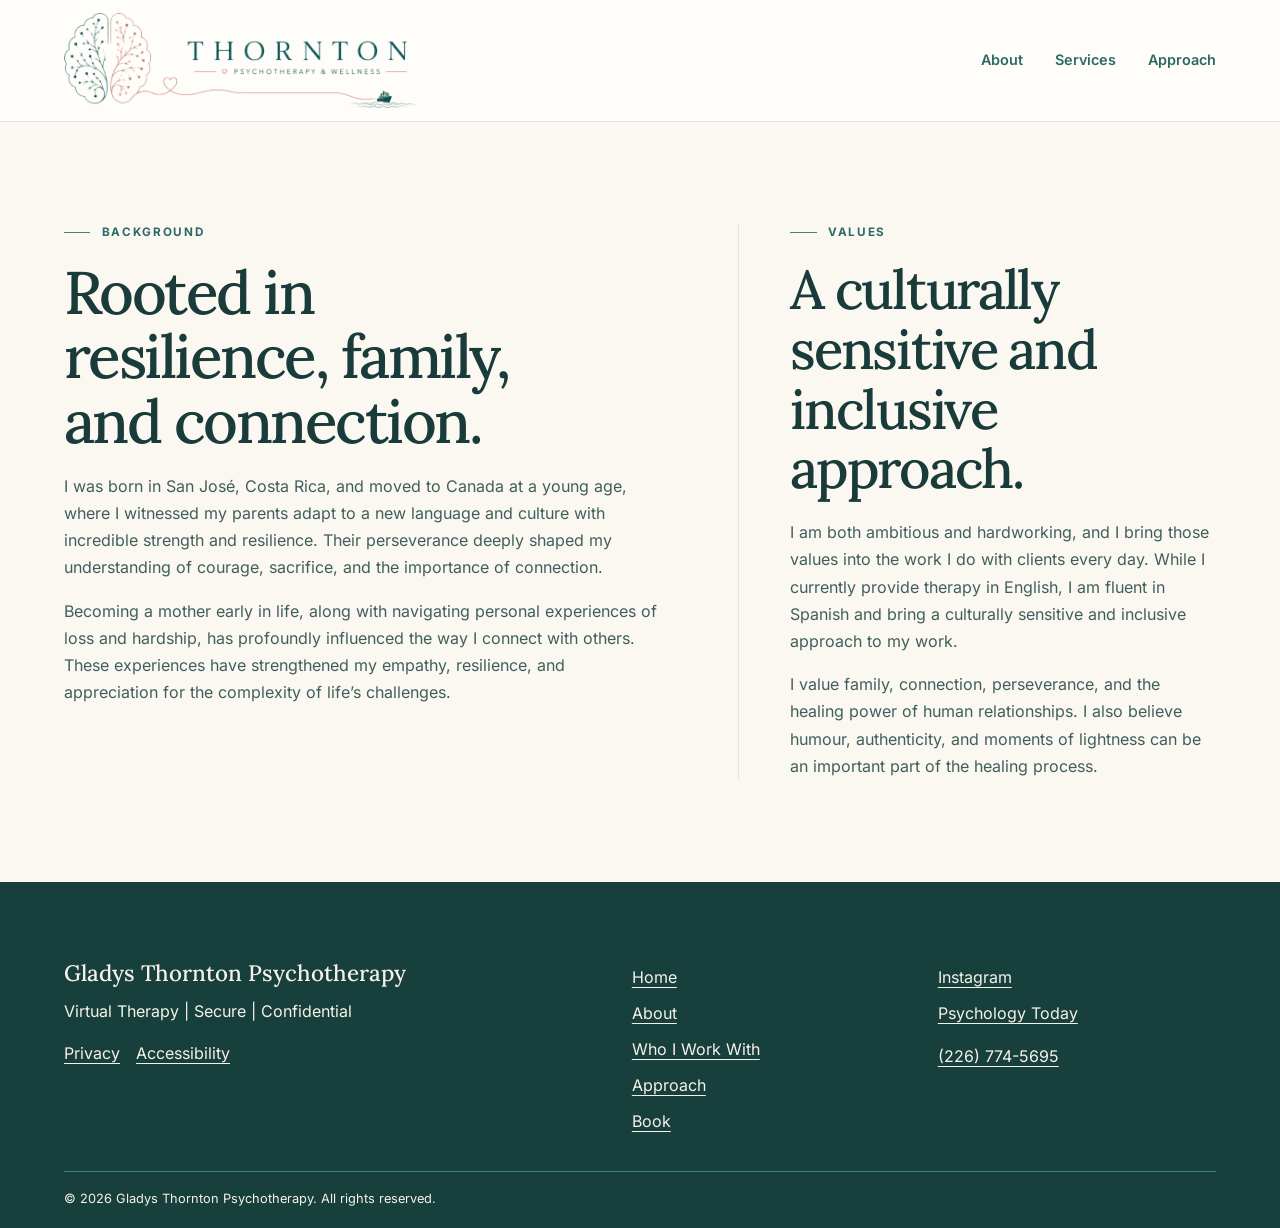
==== commit 6b0ca4ed: "Refine Thornton site presentation and enlarge the original logo" ====
--- a/about.html
+++ b/about.html
@@ -5,1726 +5,10 @@
   <meta name="viewport" content="width=device-width, initial-scale=1.0" />
   <title>About Me | Gladys Thornton Psychotherapy</title>
   <meta name="description" content="Learn more about Gladys Thornton, her background, values, and approach to psychotherapy." />
-  <link rel="preconnect" href="https://fonts.googleapis.com">
-  <link rel="preconnect" href="https://fonts.gstatic.com" crossorigin>
-  <link href="https://fonts.googleapis.com/css2?family=Inter:wght@400;500;600;700&family=Lora:wght@500;600&display=swap" rel="stylesheet">
 
-  <style>
-    :root {
-      --forest: #42614A;
-      --forest-dark: #2F4737;
-      --sage: #8FA884;
-      --sage-soft: #EEF3E8;
-      --cream: #FBF6EC;
-      --warm: #EFE2D0;
-      --text: #183D2A;
-      --muted: #657160;
-      --line: #DED5C6;
-      --white: #ffffff;
-      --shadow: 0 18px 50px rgba(63,98,74,.12);
-      --radius: 22px;
-    }
-
-    * { box-sizing: border-box; }
-    html { scroll-behavior: smooth; }
-
-    body {
-      margin: 0;
-      font-family: Inter, system-ui, -apple-system, BlinkMacSystemFont, "Segoe UI", sans-serif;
-      color: var(--text);
-      background:
-        radial-gradient(circle at 0% 25%, rgba(127,155,122,.12), transparent 22%),
-        radial-gradient(circle at 100% 55%, rgba(205,184,156,.16), transparent 22%),
-        var(--cream);
-      line-height: 1.65;
-      font-size: 15px;
-      overflow-x: hidden;
-    }
-
-    a { color: inherit; text-decoration: none; }
-
-    .leaf-left, .leaf-right {
-      position: fixed;
-      pointer-events: none;
-      z-index: 0;
-      opacity: .16;
-      background-repeat: no-repeat;
-      background-size: contain;
-    }
-
-    .leaf-left {
-      left: -35px;
-      bottom: 80px;
-      width: 240px;
-      height: 430px;
-      background-image: url("data:image/svg+xml,%3Csvg viewBox='0 0 200 400' xmlns='http://www.w3.org/2000/svg'%3E%3Cg fill='none' stroke='%237f9b7a' stroke-width='2.4' stroke-linecap='round'%3E%3Cpath d='M96 390 C96 300 110 210 102 0'/%3E%3Cpath d='M99 260 C66 236 42 220 20 190 C54 196 82 218 100 248'/%3E%3Cpath d='M103 205 C136 188 162 165 182 132 C148 139 120 162 103 194'/%3E%3Cpath d='M98 145 C64 125 40 104 18 72 C54 80 78 104 100 132'/%3E%3Cpath d='M104 90 C138 72 160 50 184 18 C150 28 126 50 102 78'/%3E%3C/g%3E%3C/svg%3E");
-    }
-
-    .leaf-right {
-      right: -45px;
-      top: 260px;
-      width: 280px;
-      height: 500px;
-      background-image: url("data:image/svg+xml,%3Csvg viewBox='0 0 240 480' xmlns='http://www.w3.org/2000/svg'%3E%3Cg fill='none' stroke='%237f9b7a' stroke-width='2.2' stroke-linecap='round'%3E%3Cpath d='M122 470 C120 360 136 240 122 0'/%3E%3Cpath d='M130 310 C166 286 196 260 220 226 C180 232 150 260 128 296'/%3E%3Cpath d='M120 240 C84 214 58 190 30 156 C70 164 98 192 124 224'/%3E%3Cpath d='M130 155 C164 132 188 106 210 70 C176 80 150 106 128 142'/%3E%3Cpath d='M116 95 C84 72 58 48 32 16 C68 24 96 50 120 82'/%3E%3C/g%3E%3C/svg%3E");
-    }
-
-    header, main, footer { position: relative; z-index: 1; }
-
-    .nav-wrap {
-      position: sticky;
-      top: 0;
-      z-index: 50;
-      background: rgba(251,247,239,.92);
-      backdrop-filter: blur(16px);
-      border-bottom: 1px solid var(--line);
-    }
-
-    .nav {
-      max-width: 1120px;
-      margin: 0 auto;
-      padding: 14px 20px;
-      display: flex;
-      align-items: center;
-      justify-content: space-between;
-      gap: 20px;
-      min-height: 88px;
-    }
-
-    .brand-logo {
-      display: block;
-      height: 68px;
-      width: auto;
-      max-width: 330px;
-      object-fit: contain;
-      border-radius: 4px;
-    }
-
-    .links {
-      display: flex;
-      align-items: center;
-      gap: 26px;
-      font-size: 13px;
-      font-weight: 650;
-      color: var(--text);
-    }
-
-    .btn {
-      display: inline-flex;
-      align-items: center;
-      justify-content: center;
-      min-height: 42px;
-      padding: 0 18px;
-      border-radius: 999px;
-      font-weight: 700;
-      font-size: 13px;
-      transition: transform .18s ease, box-shadow .18s ease;
-    }
-
-    .btn:hover { transform: translateY(-1px); }
-
-    .btn-primary {
-      color: #fff;
-      background: linear-gradient(135deg, var(--forest), var(--forest-dark));
-      box-shadow: 0 12px 25px rgba(63,98,74,.20);
-    }
-
-    .btn-outline {
-      color: var(--forest-dark);
-      border: 1px solid #bccbb6;
-      background: rgba(255,255,255,.68);
-    }
-
-    .hero {
-      background:
-        linear-gradient(90deg, rgba(251,247,239,.95) 0%, rgba(251,247,239,.74) 46%, rgba(244,234,220,.62) 100%),
-        radial-gradient(circle at 85% 18%, rgba(127,155,122,.22), transparent 27%);
-      border-bottom: 1px solid var(--line);
-      position: relative;
-      overflow: hidden;
-    }
-
-    .hero::before {
-      content: "";
-      position: absolute;
-      inset: 0;
-      opacity: .11;
-      background-image:
-        radial-gradient(ellipse at 8% 18%, rgba(127,155,122,.45), transparent 24%),
-        linear-gradient(120deg, transparent 0 74%, rgba(127,155,122,.18) 74% 75%, transparent 75%);
-      pointer-events: none;
-    }
-
-    .hero-inner {
-      max-width: 1120px;
-      margin: 0 auto;
-      padding: 64px 20px 60px;
-      display: grid;
-      grid-template-columns: 1.05fr .95fr;
-      gap: 54px;
-      align-items: center;
-      position: relative;
-      z-index: 1;
-    }
-
-    .eyebrow {
-      color: var(--forest);
-      font-size: 11px;
-      font-weight: 800;
-      letter-spacing: .18em;
-      text-transform: uppercase;
-      margin-bottom: 13px;
-    }
-
-    h1, h2 {
-      font-family: Lora, serif;
-      color: var(--text);
-      line-height: 1.12;
-      margin: 0;
-      letter-spacing: -.025em;
-    }
-
-    h1 { font-size: clamp(34px, 4.6vw, 52px); max-width: 570px; }
-    h2 { font-size: clamp(26px, 3vw, 36px); }
-
-    h3 {
-      margin: 0;
-      color: var(--text);
-      font-size: 15px;
-      line-height: 1.35;
-    }
-
-    p { color: var(--muted); margin: 0; }
-
-    .hero-text {
-      max-width: 535px;
-      margin-top: 18px;
-      font-size: 16px;
-    }
-
-    .hero-actions {
-      display: flex;
-      gap: 12px;
-      flex-wrap: wrap;
-      margin-top: 26px;
-    }
-
-    .trust-row {
-      display: flex;
-      flex-wrap: wrap;
-      gap: 12px;
-      margin-top: 22px;
-      color: var(--forest-dark);
-      font-size: 13px;
-      font-weight: 650;
-    }
-
-    .trust-row span {
-      background: rgba(255,255,255,.70);
-      border: 1px solid var(--line);
-      padding: 7px 11px;
-      border-radius: 999px;
-    }
-
-    .photo-card {
-      width: min(100%, 390px);
-      margin: 0 auto;
-      background: rgba(255,255,255,.86);
-      border: 1px solid var(--line);
-      border-radius: 30px;
-      padding: 14px;
-      box-shadow: var(--shadow);
-      position: relative;
-    }
-
-    .photo-card::before {
-      content: "";
-      position: absolute;
-      inset: 25px -18px -18px 38px;
-      border-radius: 30px;
-      background: var(--sage-soft);
-      z-index: -1;
-    }
-
-    .photo-card img {
-      display: block;
-      width: 100%;
-      height: 420px;
-      object-fit: cover;
-      object-position: center top;
-      border-radius: 22px;
-    }
-
-    .section { padding: 72px 20px; }
-    .soft { background: linear-gradient(180deg, rgba(255,255,255,.82) 0%, var(--cream) 100%); }
-    .wrap { max-width: 1120px; margin: 0 auto; }
-
-    .two {
-      display: grid;
-      grid-template-columns: .9fr 1.1fr;
-      gap: 56px;
-      align-items: start;
-    }
-
-    .lead { font-size: 15.5px; margin-top: 18px; max-width: 620px; }
-
-    .feature-grid {
-      display: grid;
-      grid-template-columns: 1fr 1fr;
-      gap: 16px;
-    }
-
-    .feature, .service-card, .info-box, .booking-side, .cal-box {
-      background: rgba(255,255,255,.86);
-      border: 1px solid var(--line);
-      border-radius: var(--radius);
-      box-shadow: 0 10px 28px rgba(63,98,74,.07);
-    }
-
-    .feature {
-      padding: 23px;
-      display: grid;
-      grid-template-columns: 42px 1fr;
-      gap: 15px;
-    }
-
-    .icon, .service-icon {
-      background: var(--sage-soft);
-      color: var(--forest-dark);
-      display: grid;
-      place-items: center;
-    }
-
-    .icon {
-      width: 42px;
-      height: 42px;
-      border-radius: 14px;
-      font-weight: 800;
-      font-size: 18px;
-    }
-
-    .feature p, .service-card p { margin-top: 7px; font-size: 13.5px; }
-
-    .center {
-      text-align: center;
-      max-width: 680px;
-      margin: 0 auto 34px;
-    }
-
-    .service-grid {
-      display: grid;
-      grid-template-columns: repeat(3, 1fr);
-      gap: 18px;
-    }
-
-    .service-card { padding: 24px; }
-
-    .service-icon {
-      width: 46px;
-      height: 46px;
-      border-radius: 16px;
-      font-size: 21px;
-      margin-bottom: 15px;
-    }
-
-    .split {
-      display: grid;
-      grid-template-columns: 1fr 1fr;
-      gap: 44px;
-      align-items: stretch;
-    }
-
-    .info-box { padding: 30px; }
-
-    .pill-row {
-      display: flex;
-      flex-wrap: wrap;
-      gap: 9px;
-      margin-top: 20px;
-    }
-
-    .pill {
-      border: 1px solid #d7cfbf;
-      background: var(--sage-soft);
-      color: var(--forest-dark);
-      border-radius: 999px;
-      padding: 7px 12px;
-      font-size: 12.5px;
-      font-weight: 650;
-    }
-
-    ul { margin: 18px 0 0; padding-left: 19px; color: var(--muted); }
-    li { margin-bottom: 8px; }
-
-    .booking-grid {
-      display: grid;
-      grid-template-columns: .82fr 1.18fr;
-      gap: 34px;
-      align-items: start;
-    }
-
-    .booking-side {
-      background: linear-gradient(180deg, var(--cream), #fff);
-      padding: 30px;
-    }
-
-    .booking-points {
-      display: grid;
-      gap: 12px;
-      margin-top: 24px;
-    }
-
-    .mini {
-      display: flex;
-      align-items: center;
-      gap: 11px;
-      background: #fff;
-      border: 1px solid var(--line);
-      border-radius: 15px;
-      padding: 13px 14px;
-      color: var(--text);
-      font-weight: 700;
-      font-size: 13px;
-    }
-
-    .cal-box { overflow: hidden; box-shadow: var(--shadow); }
-    .calendly-inline-widget { min-width: 320px; height: 690px; }
-
-    .cta {
-      background: linear-gradient(135deg, var(--forest-dark), var(--forest));
-      color: white;
-      padding: 30px 20px;
-    }
-
-    .cta .wrap {
-      display: flex;
-      align-items: center;
-      justify-content: space-between;
-      gap: 22px;
-    }
-
-    .cta strong {
-      font-family: Lora, serif;
-      font-size: clamp(22px, 3vw, 30px);
-      line-height: 1.2;
-      font-weight: 600;
-    }
-
-    .cta .btn { background: white; color: var(--forest-dark); white-space: nowrap; }
-
-    footer {
-      background: #253326;
-      color: rgba(255,255,255,.78);
-      padding: 30px 20px;
-      font-size: 13px;
-    }
-
-    .footer-inner {
-      max-width: 1120px;
-      margin: 0 auto;
-      display: flex;
-      justify-content: space-between;
-      gap: 18px;
-      flex-wrap: wrap;
-    }
-
-    @media (max-width: 960px) {
-      .links { display: none; }
-      .hero-inner, .two, .split, .booking-grid { grid-template-columns: 1fr; }
-      .photo-card { width: min(100%, 340px); }
-      .photo-card img { height: 360px; }
-      .service-grid { grid-template-columns: repeat(2, 1fr); }
-      .brand-logo { height: 58px; max-width: 270px; }
-    }
-
-    @media (max-width: 640px) {
-      body { font-size: 14px; }
-      .nav { padding: 12px 16px; min-height: 72px; }
-      .brand-logo { height: 48px; max-width: 215px; }
-      .nav .btn { display: none; }
-      .hero-inner { padding: 44px 18px 52px; gap: 34px; }
-      .hero-actions { flex-direction: column; }
-      .btn { width: 100%; }
-      .section { padding: 56px 18px; }
-      .feature-grid, .service-grid { grid-template-columns: 1fr; }
-      .info-box, .booking-side { padding: 24px; }
-      .cta .wrap { flex-direction: column; align-items: flex-start; }
-      .calendly-inline-widget { height: 660px; }
-    }
-  
-    /* Stronger warm nature theme accents */
-    body {
-      background:
-        radial-gradient(circle at 2% 20%, rgba(127,155,122,.20), transparent 24%),
-        radial-gradient(circle at 96% 48%, rgba(205,184,156,.22), transparent 24%),
-        linear-gradient(180deg, #fbf7ef 0%, #fffaf3 46%, #f3efe6 100%);
-    }
-
-    .hero {
-      background:
-        linear-gradient(90deg, rgba(251,247,239,.96) 0%, rgba(251,247,239,.78) 45%, rgba(238,243,232,.74) 100%),
-        radial-gradient(circle at 82% 16%, rgba(127,155,122,.30), transparent 30%),
-        radial-gradient(circle at 22% 80%, rgba(205,184,156,.24), transparent 28%);
-    }
-
-    .soft {
-      background:
-        linear-gradient(180deg, rgba(255,255,255,.86) 0%, rgba(251,247,239,.92) 100%),
-        radial-gradient(circle at 95% 40%, rgba(127,155,122,.16), transparent 24%);
-    }
-
-    .leaf-left,
-    .leaf-right {
-      opacity: .26;
-    }
-
-    .section:nth-of-type(3) {
-      background:
-        radial-gradient(circle at 92% 10%, rgba(127,155,122,.13), transparent 22%),
-        radial-gradient(circle at 6% 82%, rgba(205,184,156,.15), transparent 22%),
-        rgba(255,255,255,.76);
-    }
-
-    .feature,
-    .service-card,
-    .info-box,
-    .booking-side,
-    .cal-box {
-      background: rgba(255,255,255,.90);
-      border-color: #ddd3c4;
-    }
-
-    .icon,
-    .service-icon {
-      background: #edf3e7;
-      color: #3f624a;
-    }
-
-    .brand-logo {
-      background: transparent !important;
-      mix-blend-mode: multiply;
-    }
-
-    .nav-wrap {
-      background: rgba(251,247,239,.94);
-    }
-
-  
-    /* FINAL VISIBLE NATURE THEME UPDATE */
-    body {
-      background:
-        radial-gradient(circle at 0% 20%, rgba(143,168,132,.25), transparent 24%),
-        radial-gradient(circle at 100% 55%, rgba(222,213,198,.35), transparent 28%),
-        linear-gradient(180deg, #FBF6EC 0%, #FFFDF8 45%, #F3EFE6 100%) !important;
-    }
-
-    .nav-wrap {
-      background: rgba(251,246,236,.96) !important;
-      border-bottom: 1px solid #DED5C6 !important;
-    }
-
-    .brand-logo {
-      height: 68px !important;
-      max-width: 330px !important;
-      background: transparent !important;
-      object-fit: contain !important;
-    }
-
-    .hero {
-      background:
-        linear-gradient(90deg, rgba(251,246,236,.98) 0%, rgba(251,246,236,.86) 48%, rgba(239,226,208,.74) 100%),
-        radial-gradient(circle at 86% 16%, rgba(143,168,132,.34), transparent 32%) !important;
-      position: relative !important;
-      overflow: hidden !important;
-    }
-
-    .hero::after {
-      content: "";
-      position: absolute;
-      right: -15px;
-      top: 0;
-      width: 330px;
-      height: 100%;
-      opacity: .24;
-      pointer-events: none;
-      background-repeat: no-repeat;
-      background-size: contain;
-      background-position: right center;
-      background-image: url("data:image/svg+xml,%3Csvg viewBox='0 0 260 620' xmlns='http://www.w3.org/2000/svg'%3E%3Cg fill='none' stroke='%238FA884' stroke-width='4' stroke-linecap='round' stroke-linejoin='round'%3E%3Cpath d='M130 610 C128 480 150 330 132 20'/%3E%3Cpath d='M138 430 C178 402 214 372 248 330 C202 338 168 374 136 414'/%3E%3Cpath d='M128 340 C82 304 50 268 18 226 C66 238 100 276 132 322'/%3E%3Cpath d='M142 240 C184 210 214 176 246 132 C202 146 168 184 136 222'/%3E%3Cpath d='M120 154 C78 124 48 90 14 48 C62 60 96 96 124 136'/%3E%3C/g%3E%3C/svg%3E");
-    }
-
-    .hero h1,
-    h2 {
-      color: #183D2A !important;
-    }
-
-    .eyebrow {
-      color: #42614A !important;
-    }
-
-    .btn-primary {
-      background: linear-gradient(135deg, #5E7C56, #2F4737) !important;
-      box-shadow: 0 12px 25px rgba(47,71,55,.22) !important;
-    }
-
-    .btn-outline {
-      color: #2F4737 !important;
-      border-color: #AEBFA5 !important;
-      background: rgba(255,255,255,.70) !important;
-    }
-
-    .soft {
-      background:
-        linear-gradient(180deg, rgba(255,253,248,.90), rgba(251,246,236,.95)) !important;
-      position: relative !important;
-    }
-
-    .soft::before {
-      content: "";
-      position: absolute;
-      left: -28px;
-      top: 20px;
-      width: 180px;
-      height: 360px;
-      opacity: .30;
-      pointer-events: none;
-      background-repeat: no-repeat;
-      background-size: contain;
-      background-image: url("data:image/svg+xml,%3Csvg viewBox='0 0 190 380' xmlns='http://www.w3.org/2000/svg'%3E%3Cg fill='none' stroke='%238FA884' stroke-width='3' stroke-linecap='round' stroke-linejoin='round'%3E%3Cpath d='M92 370 C92 285 106 196 96 8'/%3E%3Cpath d='M98 254 C62 232 34 206 12 172 C50 180 78 210 98 242'/%3E%3Cpath d='M100 190 C136 168 162 138 178 104 C142 112 116 144 100 178'/%3E%3Cpath d='M92 128 C58 108 34 80 12 48 C50 58 74 90 96 118'/%3E%3C/g%3E%3C/svg%3E");
-    }
-
-    #services {
-      background:
-        radial-gradient(circle at 93% 10%, rgba(143,168,132,.18), transparent 22%),
-        radial-gradient(circle at 7% 80%, rgba(222,213,198,.22), transparent 24%),
-        rgba(255,253,248,.92) !important;
-    }
-
-    #services::after {
-      content: "";
-      position: absolute;
-      right: -40px;
-      top: 30px;
-      width: 230px;
-      height: 420px;
-      opacity: .28;
-      pointer-events: none;
-      background-repeat: no-repeat;
-      background-size: contain;
-      background-image: url("data:image/svg+xml,%3Csvg viewBox='0 0 220 420' xmlns='http://www.w3.org/2000/svg'%3E%3Cg fill='none' stroke='%238FA884' stroke-width='3' stroke-linecap='round' stroke-linejoin='round'%3E%3Cpath d='M108 410 C108 306 120 210 110 0'/%3E%3Cpath d='M114 300 C150 274 180 246 208 206 C166 214 136 250 112 286'/%3E%3Cpath d='M104 220 C66 190 40 160 14 122 C58 132 86 166 108 204'/%3E%3Cpath d='M116 138 C154 112 180 82 204 42 C162 54 136 90 112 124'/%3E%3C/g%3E%3C/svg%3E");
-    }
-
-    #approach {
-      background:
-        linear-gradient(90deg, rgba(66,97,74,.16) 0%, rgba(251,246,236,.94) 28%, rgba(251,246,236,.94) 100%) !important;
-    }
-
-    #book {
-      background:
-        radial-gradient(circle at 4% 18%, rgba(143,168,132,.22), transparent 24%),
-        linear-gradient(180deg, rgba(251,246,236,.96), rgba(255,253,248,.96)) !important;
-    }
-
-    .feature,
-    .service-card,
-    .info-box,
-    .booking-side,
-    .cal-box {
-      background: rgba(255,255,255,.90) !important;
-      border-color: #DED5C6 !important;
-      box-shadow: 0 14px 32px rgba(47,71,55,.09) !important;
-    }
-
-    .icon,
-    .service-icon {
-      background: #EEF3E8 !important;
-      color: #42614A !important;
-      border-radius: 999px !important;
-      box-shadow: inset 0 0 0 1px rgba(66,97,74,.10) !important;
-    }
-
-    .service-icon svg,
-    .icon svg {
-      width: 27px;
-      height: 27px;
-      stroke: currentColor;
-      fill: none;
-      stroke-width: 2.3;
-      stroke-linecap: round;
-      stroke-linejoin: round;
-    }
-
-    .pill {
-      background: #EEF3E8 !important;
-      border-color: #DED5C6 !important;
-      color: #2F4737 !important;
-    }
-
-    .cta {
-      background: linear-gradient(135deg, #2F4737, #5E7C56) !important;
-    }
-
-    footer {
-      background: #263326 !important;
-    }
-
-    @media (max-width: 640px) {
-      .brand-logo {
-        height: 66px !important;
-        max-width: 320px !important;
-      }
-
-      .hero-inner {
-        text-align: center !important;
-        padding-top: 36px !important;
-      }
-
-      .photo-card {
-        width: min(100%, 300px) !important;
-        padding: 10px !important;
-      }
-
-      .photo-card img {
-        height: 285px !important;
-      }
-
-      .service-grid,
-      .feature-grid,
-      .two,
-      .split,
-      .booking-grid {
-        grid-template-columns: 1fr !important;
-      }
-
-      .service-card {
-        display: grid !important;
-        grid-template-columns: 48px 1fr !important;
-        gap: 14px !important;
-        text-align: left !important;
-        align-items: center !important;
-      }
-
-      .service-card .service-icon {
-        margin: 0 !important;
-      }
-
-      .service-card p {
-        grid-column: 2 !important;
-      }
-    }
-
-  
-    /* Pastel green update + full services grid */
-    :root {
-      --forest: #6F9272 !important;
-      --forest-dark: #4F6F52 !important;
-      --sage: #AFC8A8 !important;
-      --sage-soft: #F1F7EE !important;
-      --cream: #FCF8F0 !important;
-      --warm: #F2E8D8 !important;
-      --text: #183D2A !important;
-      --muted: #687864 !important;
-      --line: #E4DDCF !important;
-    }
-
-    .btn-primary {
-      background: linear-gradient(135deg, #8FAF86, #5F8061) !important;
-      box-shadow: 0 12px 25px rgba(95,128,97,.18) !important;
-    }
-
-    .cta {
-      background: linear-gradient(135deg, #5F8061, #8FAF86) !important;
-    }
-
-    .icon,
-    .service-icon {
-      background: #F1F7EE !important;
-      color: #5F8061 !important;
-      border: 1px solid rgba(143,175,134,.18);
-    }
-
-    .feature,
-    .service-card,
-    .info-box,
-    .booking-side,
-    .cal-box {
-      border-color: #E4DDCF !important;
-      box-shadow: 0 12px 28px rgba(95,128,97,.07) !important;
-    }
-
-    .service-grid {
-      grid-template-columns: repeat(3, 1fr) !important;
-    }
-
-    @media (max-width: 960px) {
-      .service-grid {
-        grid-template-columns: repeat(2, minmax(0, 1fr)) !important;
-      }
-    }
-
-    @media (max-width: 640px) {
-      .service-grid {
-        grid-template-columns: 1fr !important;
-      }
-    }
-
-  
-/* Clean organization pass: smoother section flow without changing content */
-main {
-  overflow: hidden;
-}
-
-.hero-inner {
-  align-items: center !important;
-}
-
-.section {
-  border-top: 1px solid rgba(222,213,198,.55);
-}
-
-#about .wrap.two {
-  align-items: center;
-}
-
-#about .feature-grid {
-  gap: 18px;
-}
-
-#services .service-grid {
-  align-items: stretch;
-}
-
-#services .service-card {
-  min-height: 190px;
-}
-
-#approach .split {
-  align-items: stretch;
-}
-
-#approach .info-box,
-#book .booking-side {
-  height: 100%;
-}
-
-#book .booking-grid {
-  align-items: center;
-}
-
-.about-only-page {
-  padding-top: 130px !important;
-  min-height: calc(100vh - 160px);
-  display: flex;
-  align-items: center;
-}
-
-.about-only-page .split {
-  align-items: stretch;
-}
-
-.about-only-page .info-box {
-  min-height: 100%;
-}
-
-@media (max-width: 960px) {
-  .about-only-page {
-    padding-top: 95px !important;
-    min-height: auto;
-  }
-
-  .hero-inner {
-    gap: 34px !important;
-  }
-
-  .section {
-    padding-top: 62px;
-    padding-bottom: 62px;
-  }
-
-  #services .service-card {
-    min-height: auto;
-  }
-}
-
-@media (max-width: 640px) {
-  .hero-inner {
-    text-align: left !important;
-  }
-
-  .hero-actions {
-    align-items: stretch;
-  }
-
-  .trust-row {
-    justify-content: flex-start;
-  }
-
-  .about-only-page {
-    padding-top: 84px !important;
-  }
-
-  .about-only-page .info-box {
-    padding: 22px;
-  }
-}
-
-
-/* Lighter pastel green palette update */
-:root {
-  --forest: #8FAF86 !important;
-  --forest-dark: #6F9272 !important;
-  --sage: #BFD4B8 !important;
-  --sage-soft: #F4F9F1 !important;
-  --cream: #FCF8F0 !important;
-  --warm: #F3EBDD !important;
-  --text: #244734 !important;
-  --muted: #73826D !important;
-  --line: #E8E1D3 !important;
-}
-
-body {
-  color: #244734 !important;
-}
-
-h1, h2, h3,
-.brand-main,
-.links,
-.nav a {
-  color: #244734 !important;
-}
-
-.eyebrow {
-  color: #7FA174 !important;
-}
-
-p, .lead {
-  color: #73826D !important;
-}
-
-.btn-primary,
-.nav-button,
-.button-primary {
-  background: linear-gradient(135deg, #A9C79D, #83A879) !important;
-  box-shadow: 0 12px 25px rgba(143,175,134,.18) !important;
-}
-
-.btn-outline,
-.button-secondary {
-  color: #6F9272 !important;
-  border-color: #D7E5D0 !important;
-  background: rgba(255,255,255,.74) !important;
-}
-
-.icon,
-.service-icon,
-.who-icon,
-.big-icon {
-  background: #F4F9F1 !important;
-  color: #7FA174 !important;
-  border-color: rgba(143,175,134,.16) !important;
-}
-
-.feature,
-.service-card,
-.info-box,
-.booking-side,
-.cal-box,
-.card,
-.mini,
-.who-card {
-  border-color: #E8E1D3 !important;
-  box-shadow: 0 12px 28px rgba(143,175,134,.07) !important;
-}
-
-.pill {
-  background: #F4F9F1 !important;
-  border-color: #DDEAD7 !important;
-  color: #6F9272 !important;
-}
-
-.hero {
-  background:
-    linear-gradient(90deg, rgba(252,248,240,.97) 0%, rgba(252,248,240,.88) 47%, rgba(244,249,241,.78) 100%),
-    radial-gradient(circle at 86% 16%, rgba(191,212,184,.38), transparent 30%) !important;
-}
-
-.soft {
-  background:
-    linear-gradient(180deg, rgba(255,253,248,.92), rgba(252,248,240,.96)) !important;
-}
-
-.who-i-work-with {
-  background: linear-gradient(to bottom, rgba(252,248,240,.78), rgba(244,249,241,.88)) !important;
-}
-
-.cta,
-.cta-band {
-  background: linear-gradient(135deg, #7FA174, #A9C79D) !important;
-}
-
-footer {
-  background: #6F9272 !important;
-}
-
-.back-link {
-  color: #6F9272 !important;
-}
-
-.menu-toggle span {
-  background: #6F9272 !important;
-}
-
-
-
-
-/* Enhanced polish: dividers, animations, modal booking, mobile CTA, footer */
-.section {
-  position: relative;
-}
-
-.section::before {
-  content: "";
-  position: absolute;
-  top: -1px;
-  left: 50%;
-  width: min(1120px, calc(100% - 40px));
-  height: 1px;
-  transform: translateX(-50%);
-  background: linear-gradient(90deg, transparent, rgba(143,175,134,.35), transparent);
-}
-
-.soft::after,
-.who-i-work-with::after {
-  content: "";
-  position: absolute;
-  left: 50%;
-  bottom: -28px;
-  width: 160px;
-  height: 56px;
-  transform: translateX(-50%);
-  opacity: .18;
-  pointer-events: none;
-  background-repeat: no-repeat;
-  background-size: contain;
-  background-image: url("data:image/svg+xml,%3Csvg viewBox='0 0 180 60' xmlns='http://www.w3.org/2000/svg'%3E%3Cg fill='none' stroke='%238FAF86' stroke-width='2' stroke-linecap='round'%3E%3Cpath d='M10 30 C50 5 130 5 170 30'/%3E%3Cpath d='M42 25 C42 15 50 9 60 10 C58 22 52 28 42 25Z'/%3E%3Cpath d='M138 25 C138 15 130 9 120 10 C122 22 128 28 138 25Z'/%3E%3C/g%3E%3C/svg%3E");
-}
-
-.hero,
-.feature,
-.info-box,
-.who-card,
-.booking-side,
-.cal-box,
-.cta {
-  animation: softFadeUp .7s ease both;
-}
-
-.feature:nth-child(2),
-.who-card:nth-child(2) { animation-delay: .07s; }
-.feature:nth-child(3),
-.who-card:nth-child(3) { animation-delay: .12s; }
-.feature:nth-child(4),
-.who-card:nth-child(4) { animation-delay: .17s; }
-
-@keyframes softFadeUp {
-  from {
-    opacity: 0;
-    transform: translateY(14px);
-  }
-  to {
-    opacity: 1;
-    transform: translateY(0);
-  }
-}
-
-.enhanced-footer {
-  display: grid !important;
-  grid-template-columns: 1.25fr .9fr .9fr;
-  gap: 28px;
-  align-items: start;
-}
-
-.footer-brand p {
-  margin: 6px 0 0;
-  color: rgba(255,255,255,.78) !important;
-}
-
-.footer-links,
-.footer-social {
-  display: grid;
-  gap: 8px;
-}
-
-.footer-links a,
-.footer-social a {
-  color: rgba(255,255,255,.86);
-  text-decoration: none;
-}
-
-.footer-links a:hover,
-.footer-social a:hover {
-  color: #fff;
-}
-
-.footer-bottom {
-  grid-column: 1 / -1;
-  padding-top: 20px;
-  margin-top: 6px;
-  border-top: 1px solid rgba(255,255,255,.16);
-  color: rgba(255,255,255,.68);
-}
-
-@media (prefers-reduced-motion: reduce) {
-  .hero,
-  .feature,
-  .info-box,
-  .who-card,
-  .booking-side,
-  .cal-box,
-  .cta {
-    animation: none !important;
-  }
-}
-
-@media (max-width: 800px) {
-  .enhanced-footer {
-    grid-template-columns: 1fr !important;
-    text-align: left;
-  }
-
-}
-
-
-/* Mother's Day inspired blush + sage theme */
-:root {
-  --forest: #7F9272 !important;
-  --forest-dark: #697B5F !important;
-  --sage: #B7C4A4 !important;
-  --sage-soft: #F3F2E6 !important;
-  --cream: #FFF7F1 !important;
-  --warm: #F8E4E5 !important;
-  --text: #2F3442 !important;
-  --muted: #756F68 !important;
-  --line: #E9D4D1 !important;
-
-  --pink: #55B8B6 !important;
-  --pink-soft: #DDF4F3 !important;
-  --rose: #3C9F9D !important;
-  --navy-soft: #2F3442 !important;
-}
-
-body {
-  color: #2F3442 !important;
-  background:
-    radial-gradient(circle at 0% 18%, rgba(183,196,164,.24), transparent 24%),
-    radial-gradient(circle at 100% 54%, rgba(247,221,225,.40), transparent 28%),
-    linear-gradient(180deg, #FFF7F1 0%, #FFFDF8 45%, #F8E4E5 100%) !important;
-}
-
-h1, h2, h3,
-.brand-main,
-.links,
-.nav a {
-  color: #2F3442 !important;
-}
-
-.eyebrow {
-  color: #3C9F9D !important;
-}
-
-p, .lead {
-  color: #756F68 !important;
-}
-
-.nav-wrap,
-.topbar {
-  background: rgba(255,247,241,.95) !important;
-  border-bottom: 1px solid #E9D4D1 !important;
-}
-
-.brand-logo {
-  content: url("./assets/site-logo.png") !important;
-  background: transparent !important;
-}
-
-.hero {
-  background:
-    linear-gradient(90deg, rgba(255,247,241,.97) 0%, rgba(255,247,241,.88) 47%, rgba(247,221,225,.74) 100%),
-    radial-gradient(circle at 86% 16%, rgba(183,196,164,.32), transparent 30%) !important;
-}
-
-.hero::after {
-  opacity: .16 !important;
-}
-
-.btn-primary,
-.nav-button,
-.button-primary {
-  background: linear-gradient(135deg, #55B8B6, #3C9F9D) !important;
-  color: #ffffff !important;
-  box-shadow: 0 12px 25px rgba(198,111,126,.20) !important;
-}
-
-.btn-outline,
-.button-secondary {
-  color: #3C9F9D !important;
-  border-color: #E8BFC5 !important;
-  background: rgba(255,255,255,.74) !important;
-}
-
-.btn-outline: none !important;
-}
-
-.trust-row span {
-  background: rgba(255,255,255,.70) !important;
-  border-color: #E9D4D1 !important;
-  color: #697B5F !important;
-}
-
-.soft {
-  background:
-    linear-gradient(180deg, rgba(255,253,248,.94), rgba(255,247,241,.96)) !important;
-}
-
-.who-i-work-with {
-  background: linear-gradient(to bottom, rgba(255,247,241,.82), rgba(247,221,225,.42)) !important;
-}
-
-.feature,
-.service-card,
-.info-box,
-.booking-side,
-.cal-box,
-.card,
-.mini,
-.who-card {
-  background: rgba(255,255,255,.86) !important;
-  border-color: #E9D4D1 !important;
-  box-shadow: 0 12px 28px rgba(198,111,126,.07) !important;
-}
-
-.icon,
-.service-icon,
-.who-icon,
-.big-icon {
-  background: #DDF4F3 !important;
-  color: #3C9F9D !important;
-  border-color: rgba(198,111,126,.18) !important;
-}
-
-.pill {
-  background: #F3F2E6 !important;
-  border-color: #DCE2CF !important;
-  color: #697B5F !important;
-}
-
-#approach {
-  background:
-    linear-gradient(90deg, rgba(247,221,225,.28) 0%, rgba(255,247,241,.95) 30%, rgba(255,247,241,.95) 100%) !important;
-}
-
-#book {
-  background:
-    radial-gradient(circle at 4% 18%, rgba(247,221,225,.26), transparent 24%),
-    linear-gradient(180deg, rgba(255,247,241,.96), rgba(255,253,248,.96)) !important;
-}
-
-.cta,
-.cta-band {
-  background: linear-gradient(135deg, #3C9F9D, #7F9272) !important;
-}
-
-footer,
-.site-footer {
-  background: #697B5F !important;
-}
-
-.mobile-floating-book {
-  background: linear-gradient(135deg, #55B8B6, #3C9F9D) !important;
-  color: #ffffff !important;
-  box-shadow: 0 16px 36px rgba(198,111,126,.28) !important;
-}
-
-.back-link {
-  color: #3C9F9D !important;
-}
-
-.menu-toggle span {
-  background: #3C9F9D !important;
-}
-
-
-
-/* Subtle decorative blush botanical accents */
-.section::before {
-  background: linear-gradient(90deg, transparent, rgba(198,111,126,.24), transparent) !important;
-}
-
-.soft::after,
-.who-i-work-with::after {
-  opacity: .22 !important;
-  background-image: url("data:image/svg+xml,%3Csvg viewBox='0 0 180 60' xmlns='http://www.w3.org/2000/svg'%3E%3Cg fill='none' stroke='%23C66F7E' stroke-width='2' stroke-linecap='round'%3E%3Cpath d='M10 30 C50 5 130 5 170 30'/%3E%3Cpath d='M42 25 C42 15 50 9 60 10 C58 22 52 28 42 25Z'/%3E%3Cpath d='M138 25 C138 15 130 9 120 10 C122 22 128 28 138 25Z'/%3E%3C/g%3E%3C/svg%3E") !important;
-}
-
-@media (max-width: 800px) {
-  .mobile-floating-book {
-    background: linear-gradient(135deg, #55B8B6, #3C9F9D) !important;
-  }
-}
-
-
-/* Notebook-inspired teal palette */
-:root {
-  --forest: #55B8B6 !important;
-  --forest-dark: #3C9F9D !important;
-  --sage: #8FD4D2 !important;
-  --sage-soft: #DDF4F3 !important;
-  --cream: #FAFDFC !important;
-  --warm: #EEF9F8 !important;
-  --text: #284544 !important;
-  --muted: #6A7F7E !important;
-  --line: #D7ECEB !important;
-
-  --pink: #55B8B6 !important;
-  --pink-soft: #DDF4F3 !important;
-  --rose: #3C9F9D !important;
-  --navy-soft: #284544 !important;
-}
-
-body {
-  background:
-    radial-gradient(circle at 0% 18%, rgba(85,184,182,.12), transparent 24%),
-    radial-gradient(circle at 100% 54%, rgba(85,184,182,.14), transparent 28%),
-    linear-gradient(180deg, #FAFDFC 0%, #FFFFFF 45%, #EEF9F8 100%) !important;
-}
-
-.brand-logo {
-  content: url("./assets/site-logo.png") !important;
-}
-
-.btn-primary,
-.nav-button,
-.button-primary,
-.mobile-floating-book {
-  background: linear-gradient(135deg, #55B8B6, #3C9F9D) !important;
-  box-shadow: 0 12px 25px rgba(85,184,182,.20) !important;
-}
-
-.btn-outline,
-.button-secondary {
-  color: #3C9F9D !important;
-  border-color: #BFE5E4 !important;
-}
-
-.icon,
-.service-icon,
-.who-icon,
-.big-icon {
-  background: #DDF4F3 !important;
-  color: #3C9F9D !important;
-}
-
-.feature,
-.service-card,
-.info-box,
-.booking-side,
-.cal-box,
-.card,
-.mini,
-.who-card {
-  border-color: #D7ECEB !important;
-  box-shadow: 0 12px 28px rgba(85,184,182,.07) !important;
-}
-
-.soft,
-.who-i-work-with {
-  background: linear-gradient(180deg, rgba(250,253,252,.95), rgba(238,249,248,.95)) !important;
-}
-
-footer,
-.site-footer {
-  background: #3C9F9D !important;
-}
-
-.eyebrow,
-.back-link,
-.menu-toggle span {
-  color: #3C9F9D !important;
-}
-
-.section::before {
-  background: linear-gradient(90deg, transparent, rgba(85,184,182,.28), transparent) !important;
-}
-
-
-/* Replace teal nav highlight with soft glow */
-.nav a,
-.links a {
-  position: relative;
-  transition: all .22s ease;
-  border-radius: 12px;
-}
-
-.nav a:hover,
-.links a:hover,
-.nav a:focus-visible,
-.links a:focus-visible,
-.nav a.active,
-.links a.active {
-  background: transparent !important;
-  box-shadow:
-    0 0 0 6px rgba(85,184,182,.08),
-    0 6px 18px rgba(85,184,182,.12) !important;
-  color: #284544 !important;
-}
-
-.nav a::before,
-.links a::before {
-  display: none !important;
-}
-
-
-.footer-phone {
-  margin-top: 10px;
-}
-
-.footer-phone a {
-  color: rgba(255,255,255,.9);
-  text-decoration: none;
-  font-weight: 600;
-  letter-spacing: 0.2px;
-}
-
-.footer-phone a:hover {
-  color: #ffffff;
-}
-
-
-    /* Reliable logo path fix for all pages */
-    .brand-logo {
-      content: url("./assets/site-logo.png") !important;
-      height: 112px !important;
-      max-width: 760px !important;
-      width: auto !important;
-      object-fit: contain !important;
-      display: block !important;
-      background: transparent !important;
-    }
-
-    @media (max-width: 960px) {
-      .brand-logo {
-        height: 82px !important;
-        max-width: 520px !important;
-      }
-    }
-
-    @media (max-width: 640px) {
-      .nav {
-        justify-content: center !important;
-        align-items: center !important;
-        min-height: 108px !important;
-      }
-
-      .nav > a:first-child {
-        width: 100% !important;
-        display: flex !important;
-        justify-content: center !important;
-      }
-
-      .brand-logo {
-        height: 92px !important;
-        max-width: 96vw !important;
-        margin: 0 auto !important;
-      }
-    }
-    
-  
-    /* Soft professional polish: less saturated colors, subtle glass, smoother hover transitions */
-    :root {
-      --soft-accent: #6FA9A4 !important;
-      --soft-accent-dark: #5A8F8A !important;
-      --soft-accent-light: rgba(111, 169, 164, 0.12) !important;
-      --soft-blush: rgba(214, 164, 154, 0.10) !important;
-      --glass-bg: rgba(255, 255, 255, 0.58) !important;
-      --glass-border: rgba(255, 255, 255, 0.54) !important;
-      --soft-shadow: 0 14px 36px rgba(36, 62, 58, 0.08) !important;
-      --soft-shadow-hover: 0 20px 46px rgba(36, 62, 58, 0.12) !important;
-    }
-
-    body {
-      background:
-        radial-gradient(circle at 18% 18%, var(--soft-accent-light), transparent 28%),
-        radial-gradient(circle at 84% 20%, var(--soft-blush), transparent 26%),
-        linear-gradient(180deg, #fffaf5 0%, #fbf5ef 48%, #f8efe7 100%) !important;
-    }
-
-    .nav-wrap {
-      background: rgba(255, 250, 245, 0.78) !important;
-      backdrop-filter: blur(14px) saturate(115%) !important;
-      -webkit-backdrop-filter: blur(14px) saturate(115%) !important;
-      border-bottom: 1px solid rgba(220, 205, 192, 0.45) !important;
-      box-shadow: 0 8px 24px rgba(36, 62, 58, 0.04) !important;
-    }
-
-    .hero {
-      background:
-        radial-gradient(circle at 82% 22%, rgba(111, 169, 164, 0.14), transparent 28%),
-        radial-gradient(circle at 12% 82%, rgba(214, 164, 154, 0.10), transparent 26%),
-        linear-gradient(110deg, rgba(255,250,245,.92), rgba(251,245,239,.78)) !important;
-    }
-
-    .btn,
-    .btn-primary,
-    .nav-button,
-    .button-primary,
-    .button-secondary,
-    a[class*="btn"] {
-      background: linear-gradient(135deg, var(--soft-accent), var(--soft-accent-dark)) !important;
-      border: 1px solid rgba(255,255,255,.45) !important;
-      color: #fff !important;
-      box-shadow: 0 10px 24px rgba(90, 143, 138, 0.16) !important;
-      transition:
-        transform .28s cubic-bezier(.22,.61,.36,1),
-        box-shadow .28s cubic-bezier(.22,.61,.36,1),
-        filter .28s ease,
-        background .28s ease,
-        border-color .28s ease !important;
-      will-change: transform;
-    }
-
-    .btn:hover,
-    .btn-primary:hover,
-    .nav-button:hover,
-    .button-primary:hover,
-    .button-secondary:hover,
-    a[class*="btn"]:hover {
-      transform: translateY(-2px) !important;
-      box-shadow: 0 16px 34px rgba(90, 143, 138, 0.22) !important;
-      filter: brightness(1.02) saturate(.96) !important;
-    }
-
-    .btn:active,
-    .btn-primary:active,
-    a[class*="btn"]:active {
-      transform: translateY(0) scale(.99) !important;
-    }
-
-    .feature,
-    .service-card,
-    .info-box,
-    .booking-side,
-    .cal-box,
-    .card,
-    .mini,
-    .pill,
-    .trust-row span {
-      background: var(--glass-bg) !important;
-      backdrop-filter: blur(12px) saturate(112%) !important;
-      -webkit-backdrop-filter: blur(12px) saturate(112%) !important;
-      border-color: var(--glass-border) !important;
-      box-shadow: var(--soft-shadow) !important;
-      transition:
-        transform .32s cubic-bezier(.22,.61,.36,1),
-        box-shadow .32s cubic-bezier(.22,.61,.36,1),
-        background-color .32s ease,
-        border-color .32s ease !important;
-    }
-
-    .feature:hover,
-    .service-card:hover,
-    .info-box:hover,
-    .card:hover {
-      transform: translateY(-4px) !important;
-      background: rgba(255, 255, 255, 0.68) !important;
-      border-color: rgba(111, 169, 164, 0.22) !important;
-      box-shadow: var(--soft-shadow-hover) !important;
-    }
-
-    .service-icon,
-    .icon {
-      background: rgba(111, 169, 164, 0.10) !important;
-      color: #5A8F8A !important;
-      box-shadow: inset 0 0 0 1px rgba(111, 169, 164, 0.12) !important;
-      transition: background-color .28s ease, transform .28s ease, color .28s ease !important;
-    }
-
-    .service-card:hover .service-icon,
-    .feature:hover .icon {
-      transform: scale(1.04) !important;
-      background: rgba(111, 169, 164, 0.15) !important;
-    }
-
-    .photo-card {
-      box-shadow: 0 20px 52px rgba(36, 62, 58, 0.12) !important;
-    }
-
-    .cta {
-      background: linear-gradient(135deg, #5A8F8A, #6FA9A4) !important;
-    }
-
-    @media (prefers-reduced-motion: reduce) {
-      .btn,
-      .service-card,
-      .feature,
-      .info-box,
-      .card,
-      .service-icon,
-      .icon {
-        transition: none !important;
-      }
-
-      .btn:hover,
-      .service-card:hover,
-      .feature:hover,
-      .info-box:hover,
-      .card:hover {
-        transform: none !important;
-      }
-    }
-
-  
-    /* Subtle navigation + logo hover states */
-    .nav a,
-    nav a,
-    .brand-logo,
-    .logo-link,
-    header a {
-      transition:
-        background-color .22s ease,
-        color .22s ease,
-        opacity .22s ease,
-        transform .22s ease,
-        box-shadow .22s ease !important;
-      outline: none !important;
-      -webkit-tap-highlight-color: transparent !important;
-    }
-
-    .nav a:hover,
-    nav a:hover {
-      background: rgba(111, 169, 164, 0.08) !important;
-      color: #315f5b !important;
-      border-radius: 999px !important;
-      box-shadow: none !important;
-    }
-
-    .nav a:focus,
-    nav a:focus,
-    .nav a:active,
-    nav a:active {
-      outline: none !important;
-      box-shadow: none !important;
-      background: rgba(111, 169, 164, 0.10) !important;
-      border-radius: 999px !important;
-    }
-
-    .brand-logo:hover,
-    .logo-link:hover img,
-    header a:hover .brand-logo {
-      opacity: 0.94 !important;
-      transform: translateY(-1px) !important;
-      filter: saturate(.98) !important;
-      box-shadow: none !important;
-      outline: none !important;
-      background: transparent !important;
-    }
-
-    .brand-logo:focus,
-    .brand-logo:active,
-    header a:focus img,
-    header a:active img {
-      outline: none !important;
-      box-shadow: none !important;
-      background: transparent !important;
-    }
-
-    a {
-      -webkit-tap-highlight-color: transparent !important;
-    }
-
-
-    /* Soft glow hover instead of border pills */
-    .nav a,
-    nav a,
-    header a {
-      transition:
-        color .22s ease,
-        text-shadow .22s ease,
-        opacity .22s ease,
-        transform .22s ease,
-        background .22s ease !important;
-      background: transparent !important;
-      box-shadow: none !important;
-      outline: none !important;
-      border-radius: 0 !important;
-    }
-
-    .nav a:hover,
-    nav a:hover,
-    .nav a:focus,
-    nav a:focus {
-      background: transparent !important;
-      color: #3f8f8b !important;
-      text-shadow:
-        0 0 10px rgba(111, 169, 164, 0.28),
-        0 0 18px rgba(111, 169, 164, 0.16) !important;
-      box-shadow: none !important;
-      outline: none !important;
-    }
-
-    .brand-logo,
-    .logo-link img,
-    header img {
-      transition:
-        filter .22s ease,
-        opacity .22s ease,
-        transform .22s ease !important;
-    }
-
-    .brand-logo:hover,
-    .logo-link:hover img,
-    header a:hover img {
-      filter:
-        drop-shadow(0 0 10px rgba(111, 169, 164, 0.18))
-        drop-shadow(0 0 18px rgba(111, 169, 164, 0.10));
-      transform: translateY(-1px);
-      opacity: .98;
-    }
-
-    .brand-logo:focus,
-    .brand-logo:active,
-    header a:focus img,
-    header a:active img {
-      outline: none !important;
-      box-shadow: none !important;
-    }
-
-/* Premium shared visual system */
-:root{--premium-ink:#193b39;--premium-copy:#5b706e;--premium-teal:#3f827d;--premium-teal-dark:#2d6965;--premium-line:rgba(35,91,86,.12)}
-body{color:var(--premium-ink)!important;background:radial-gradient(circle at 8% 12%,rgba(79,145,139,.075),transparent 24rem),radial-gradient(circle at 94% 45%,rgba(201,172,143,.065),transparent 28rem),#fdfaf5!important;-webkit-font-smoothing:antialiased}
-.nav-wrap{background:rgba(253,250,245,.88)!important;border-bottom:1px solid rgba(35,91,86,.08)!important;box-shadow:0 8px 30px rgba(25,59,57,.035)!important}.nav{max-width:1160px!important;min-height:98px!important;padding:8px 20px!important}.brand-logo{content:url("./assets/site-logo-760.png")!important;height:88px!important;max-width:520px!important}.links{gap:32px}.links a{color:#365653!important;font-size:13px;letter-spacing:.02em}
-.about-only-page{padding:100px 20px!important;background:linear-gradient(180deg,rgba(251,248,243,.9),rgba(241,248,246,.78))!important}.about-only-page .wrap{max-width:1160px}.about-only-page .info-box{padding:38px;background:rgba(255,255,255,.74)!important;border:1px solid var(--premium-line)!important;border-radius:10px!important;box-shadow:0 1px 2px rgba(24,58,55,.03),0 18px 55px rgba(24,58,55,.075)!important}.about-only-page h2{color:var(--premium-ink)!important;font-weight:500;letter-spacing:-.04em}.about-only-page p{color:var(--premium-copy)!important}.eyebrow{color:var(--premium-teal-dark)!important;letter-spacing:.2em}
-.site-footer{padding:58px 20px 30px!important;background:linear-gradient(135deg,#173f3c,#285f5b)!important}.site-footer .enhanced-footer{max-width:1160px}.site-footer .footer-brand strong{color:#fffaf1;font-family:Lora,serif;font-size:22px;font-weight:500}.site-footer p{color:rgba(241,246,242,.69)!important}.site-footer a{color:rgba(247,244,236,.84)}
-@media(max-width:640px){.about-only-page{padding:68px 20px!important}.about-only-page .info-box{padding:26px}.nav{min-height:88px!important}.brand-logo{height:68px!important}}
-@media(max-width:640px){.nav{min-height:96px!important;padding:7px 12px!important;gap:8px}.brand-logo{display:block!important;content:url("./assets/site-logo-760.png")!important;width:calc(100vw - 72px)!important;max-width:430px!important;height:auto!important;max-height:84px!important;object-fit:contain!important;filter:contrast(1.08) saturate(1.04)}.mobile-brand{display:none!important}}
-.mobile-brand{display:none;align-items:center;gap:9px;min-width:0}.mobile-brand-brain{width:52px;height:58px;flex:0 0 52px;overflow:hidden}.mobile-brand-brain img{display:block;width:215px;max-width:none;height:58px;object-fit:contain;object-position:left center}.mobile-brand-copy{display:grid;min-width:0;line-height:1}.mobile-brand-name{color:#125d59;font-family:Lora,Georgia,serif;font-size:22px;letter-spacing:.15em;white-space:nowrap}.mobile-brand-role{margin-top:7px;color:#235f5b;font-size:7.5px;font-weight:700;letter-spacing:.13em;white-space:nowrap}@media(max-width:390px){.mobile-brand-brain{width:46px;height:52px;flex-basis:46px}.mobile-brand-brain img{width:193px;height:52px}.mobile-brand-name{font-size:19px}.mobile-brand-role{font-size:6.7px}}
-.mobile-logo-tagline{display:none}@media(max-width:640px){.nav>a:first-child{position:relative}.mobile-logo-tagline{display:block;position:absolute;left:37%;top:54%;width:55%;padding:2px 3px;color:#164f4c;background:rgba(253,250,245,.94);font-size:clamp(6.3px,1.9vw,8px);font-weight:800;line-height:1;letter-spacing:.12em;text-align:center;white-space:nowrap}}
-
-/* Shared premium mobile navigation */
-.menu-toggle{display:none;width:44px;height:44px;padding:0;place-items:center;color:#2d6965;background:rgba(255,255,255,.62);border:1px solid rgba(45,105,101,.13);border-radius:8px;cursor:pointer}.menu-toggle-box{width:20px;display:grid;gap:4px}.menu-toggle-line{display:block;width:100%;height:1.5px;background:currentColor;transition:transform .22s ease,opacity .22s ease}.menu-toggle[aria-expanded=true] .menu-toggle-line:first-child{transform:translateY(5.5px) rotate(45deg)}.menu-toggle[aria-expanded=true] .menu-toggle-line:nth-child(2){opacity:0}.menu-toggle[aria-expanded=true] .menu-toggle-line:last-child{transform:translateY(-5.5px) rotate(-45deg)}.mobile-menu{position:fixed;inset:var(--mobile-nav-top,88px) 0 auto;z-index:49;display:none;padding:18px 20px 24px;background:rgba(253,250,245,.98);border-bottom:1px solid rgba(45,105,101,.12);box-shadow:0 22px 45px rgba(24,58,55,.11)}.mobile-menu.is-open{display:grid}.mobile-menu a{padding:13px 4px;color:#294f4c;border-bottom:1px solid rgba(45,105,101,.09);font-size:15px;font-weight:650}.mobile-menu a:last-child{margin-top:10px;padding:13px 16px;color:#fff;text-align:center;background:linear-gradient(135deg,#4d918b,#2d6965);border:0;border-radius:7px}@media(max-width:960px){.nav{justify-content:space-between!important}.nav>a:first-child{width:auto!important;margin:0!important}.brand-logo{height:68px!important;max-width:calc(100vw - 86px)!important}.menu-toggle{display:grid;flex:0 0 44px}}
-.menu-toggle .menu-toggle-box{background:transparent!important}.menu-toggle .menu-toggle-line{background:currentColor!important;border-radius:999px}.menu-toggle:hover{color:#245f5a;background:rgba(255,255,255,.84);border-color:rgba(45,105,101,.22);box-shadow:0 8px 20px rgba(24,58,55,.08)}.menu-toggle:active{transform:scale(.97)}.mobile-menu a:last-child{margin-top:0;padding:13px 4px;color:#294f4c;text-align:left;background:transparent;border-bottom:1px solid rgba(45,105,101,.09);border-radius:0}
-.mobile-menu{padding:24px 24px 20px}.mobile-menu::after{content:"";position:absolute;right:-28px;bottom:-42px;width:150px;height:180px;opacity:.075;pointer-events:none;background:no-repeat center/contain url("data:image/svg+xml,%3Csvg viewBox='0 0 140 180' xmlns='http://www.w3.org/2000/svg'%3E%3Cg fill='none' stroke='%232d6965' stroke-width='1.6' stroke-linecap='round'%3E%3Cpath d='M71 175C66 125 78 81 67 5'/%3E%3Cpath d='M70 126c28-20 49-24 67-14-17 25-38 29-67 14ZM68 86C42 68 22 65 5 76c17 22 37 25 63 10ZM67 48c23-18 41-21 57-13-14 22-32 26-57 13Z'/%3E%3C/g%3E%3C/svg%3E")}.mobile-menu-title{margin-bottom:9px;color:#7b9995;font-size:9px;font-weight:750;letter-spacing:.2em;text-transform:uppercase}.mobile-menu a,.mobile-menu a:last-child{position:relative;z-index:1;display:grid;grid-template-columns:28px 1fr 18px;gap:8px;align-items:center;margin:0;padding:15px 2px;color:#294f4c;text-align:left;background:transparent;border:0;border-bottom:1px solid rgba(45,105,101,.1);border-radius:0}.mobile-menu-number{color:#82a39f;font-size:9px;font-weight:750;letter-spacing:.1em}.mobile-menu-copy{display:grid;gap:3px}.mobile-menu-name{font-family:Lora,Georgia,serif;font-size:20px;font-weight:500;letter-spacing:-.025em}.mobile-menu-description{color:#71827f;font-size:10.5px;line-height:1.35}.mobile-menu-arrow{width:16px;height:16px;fill:none;stroke:#4f827e;stroke-width:1.6;stroke-linecap:round;stroke-linejoin:round}.mobile-menu-meta{padding-top:15px;color:#78908d;font-size:10px;letter-spacing:.035em}.mobile-menu-backdrop{position:fixed;inset:var(--mobile-nav-top,88px) 0 0;z-index:48;display:none;background:rgba(23,63,60,.16);backdrop-filter:blur(3px)}.mobile-menu-backdrop.is-open{display:block}
-.footer-legal{display:flex;flex-wrap:wrap;gap:14px;margin-top:14px}.footer-legal a{color:rgba(255,255,255,.78);font-size:12px}
-/* Quiet Costa Rica tribute: volcanic horizon and guaria morada orchid */
-.about-only-page{position:relative;isolation:isolate;overflow:hidden}.about-only-page .wrap{position:relative;z-index:2}.about-only-page::after{content:"";position:absolute;right:-5px;bottom:-8px;z-index:1;width:min(590px,62vw);height:355px;opacity:.17;pointer-events:none;background-repeat:no-repeat;background-position:right bottom;background-size:contain;background-image:url("data:image/svg+xml,%3Csvg viewBox='0 0 520 310' xmlns='http://www.w3.org/2000/svg'%3E%3Cg fill='none' stroke-linecap='round' stroke-linejoin='round'%3E%3Cpath d='M12 275c62-12 106-30 148-64l73-108 75 111c52 36 111 53 200 62' stroke='%233c7772' stroke-width='2'/%3E%3Cpath d='M198 156c24-10 45-11 68-1M32 280c105 8 212 6 318-1 63-4 112-2 158 2' stroke='%237ba49f' stroke-width='1.4'/%3E%3Cg transform='translate(335 70)' stroke='%23a55f70' stroke-width='1.8'%3E%3Cpath d='M65 203c-3-67 7-117 36-165'/%3E%3Cpath d='M94 50c-27-7-45-23-44-43 25 0 42 13 44 43ZM102 39c5-24 20-37 42-36 0 22-13 36-42 36Z'/%3E%3Cpath d='M100 57c-20 8-31 24-29 43 20-2 32-16 29-43ZM107 54c21 5 34 19 35 38-20 1-34-12-35-38Z'/%3E%3Cpath d='M102 42c-8 8-8 19 0 29 9-9 9-19 0-29Z' fill='%23d5a8b0' fill-opacity='.5'/%3E%3Cpath d='M77 131c-22-12-39-12-55-2 17 18 35 19 55 2ZM81 157c20-14 38-17 55-9-13 20-31 24-55 9Z' stroke='%235b8b85'/%3E%3C/g%3E%3C/g%3E%3C/svg%3E")}.about-only-page::before{content:"";position:absolute;left:-30px;top:35px;z-index:1;width:310px;height:480px;opacity:.18;pointer-events:none;background-repeat:no-repeat;background-size:contain;background-image:url("data:image/svg+xml,%3Csvg viewBox='0 0 300 460' xmlns='http://www.w3.org/2000/svg'%3E%3Cg fill='none' stroke-linecap='round' stroke-linejoin='round'%3E%3Cpath d='M84 448c14-123 43-242 96-401' stroke='%233f7772' stroke-width='2'/%3E%3Cg fill='%237ba59f' fill-opacity='.28' stroke='%233f7772' stroke-width='1.5'%3E%3Cpath d='M110 350c-50-30-80-32-103-11 32 37 65 40 103 11ZM128 286c50-27 85-27 110-5-32 34-67 36-110 5ZM146 215c-46-29-77-31-101-12 29 36 61 40 101 12ZM163 146c43-26 74-25 96-5-28 32-59 34-96 5Z'/%3E%3C/g%3E%3Cg fill='%23b75e52' stroke='%23944b43' stroke-width='1'%3E%3Ccircle cx='101' cy='329' r='6'/%3E%3Ccircle cx='116' cy='310' r='5'/%3E%3Ccircle cx='139' cy='238' r='6'/%3E%3Ccircle cx='150' cy='219' r='5'/%3E%3Ccircle cx='169' cy='161' r='5.5'/%3E%3C/g%3E%3Cg stroke='%23b77883' stroke-width='1.5'%3E%3Cpath d='M182 52c-18-17-20-34-6-49 18 13 20 29 6 49ZM184 51c19-14 36-14 48 1-16 17-32 16-48-1ZM181 54c-7 20-1 35 16 43 10-18 5-33-16-43Z'/%3E%3C/g%3E%3C/g%3E%3C/svg%3E")}
-@media(max-width:640px){.about-only-page::after{right:-175px;width:470px;height:290px;opacity:.11}.about-only-page::before{left:-205px;top:80px;width:380px;opacity:.1}}
-/* Final Costa Rica garden: visible in the open left margin, no pink horizon */
-.about-only-page::after{display:none!important}.about-only-page::before{content:""!important;display:block!important;position:absolute!important;left:0!important;top:105px!important;bottom:auto!important;z-index:1!important;width:185px!important;height:620px!important;opacity:.34!important;transform:none!important;pointer-events:none;background-repeat:no-repeat!important;background-position:left center!important;background-size:contain!important;background-image:url("data:image/svg+xml,%3Csvg viewBox='0 0 185 620' xmlns='http://www.w3.org/2000/svg'%3E%3Cg stroke-linecap='round' stroke-linejoin='round'%3E%3Cpath d='M18 608c35-132 52-279 63-516' fill='none' stroke='%233d7772' stroke-width='2'/%3E%3Cg fill='%237ca8a2' fill-opacity='.34' stroke='%233d7772' stroke-width='1.45'%3E%3Cpath d='M48 507C20 474 7 442 11 414c34 16 49 46 37 93Z'/%3E%3Cpath d='M54 438c39-29 73-36 101-21-25 36-59 43-101 21Z'/%3E%3Cpath d='M62 365C29 338 13 310 15 282c34 13 52 40 47 83Z'/%3E%3Cpath d='M68 292c42-26 77-29 104-11-29 33-64 37-104 11Z'/%3E%3Cpath d='M74 218c-34-27-49-54-45-80 33 14 50 40 45 80Z'/%3E%3Cpath d='M79 156c35-24 66-27 90-9-25 29-55 32-90 9Z'/%3E%3C/g%3E%3Cg fill='%23aa554d' stroke='%238b443e' stroke-width='.9'%3E%3Ccircle cx='48' cy='462' r='5'/%3E%3Ccircle cx='58' cy='447' r='4.5'/%3E%3Ccircle cx='61' cy='329' r='5'/%3E%3Ccircle cx='69' cy='314' r='4'/%3E%3Ccircle cx='76' cy='190' r='4.5'/%3E%3C/g%3E%3Cg transform='translate(52 35)' fill='%23b78aab' fill-opacity='.3' stroke='%23865f82' stroke-width='1.35'%3E%3Cpath d='M31 61C5 48-4 29 7 8c25 7 36 25 24 53ZM35 58C41 28 57 11 82 10c0 27-16 44-47 48ZM33 64c-20 16-24 36-10 56 22-13 26-32 10-56ZM39 62c26 9 39 26 35 49-25-6-39-22-35-49Z'/%3E%3Cpath d='M34 54c-9 12-8 25 3 37 12-12 11-25-3-37Z' fill='%23cda9c4' fill-opacity='.65'/%3E%3C/g%3E%3Cg transform='translate(4 520)' fill='%23699b94' fill-opacity='.26' stroke='%233d7772' stroke-width='1.25'%3E%3Cpath d='M8 68C4 32 23 6 57 3c2 34-15 58-49 65Z'/%3E%3Cpath d='M61 86c1-39 24-64 60-62-4 37-25 59-60 62Z'/%3E%3Cpath d='M43 101C30 75 34 52 58 36c14 27 9 49-15 65Z'/%3E%3C/g%3E%3C/g%3E%3C/svg%3E")!important}
-@media(max-width:900px){.about-only-page::before{width:125px!important;height:520px!important;left:-38px!important;top:125px!important;opacity:.2!important}}@media(max-width:640px){.about-only-page::before{width:105px!important;height:430px!important;left:-52px!important;top:140px!important;opacity:.16!important}}
-/* Lighter companion garden on the right for visual balance */
-.about-only-page::after{content:""!important;display:block!important;position:absolute!important;right:-55px!important;left:auto!important;top:170px!important;bottom:auto!important;z-index:1!important;width:155px!important;height:520px!important;opacity:.27!important;pointer-events:none;background-repeat:no-repeat!important;background-position:right center!important;background-size:contain!important;background-image:url("data:image/svg+xml,%3Csvg viewBox='0 0 155 520' xmlns='http://www.w3.org/2000/svg'%3E%3Cg stroke-linecap='round' stroke-linejoin='round'%3E%3Cpath d='M142 510c-25-111-36-232-43-415' fill='none' stroke='%233d7772' stroke-width='1.8'/%3E%3Cg fill='%237ca8a2' fill-opacity='.3' stroke='%233d7772' stroke-width='1.3'%3E%3Cpath d='M120 432c25-29 35-55 29-79-28 16-39 42-29 79ZM116 371c-34-24-62-28-84-12 23 30 51 34 84 12ZM108 304c27-27 38-53 33-78-29 14-41 41-33 78ZM105 243c-33-22-60-25-81-9 23 28 50 31 81 9ZM100 174c25-26 35-50 29-73-26 14-37 39-29 73Z'/%3E%3C/g%3E%3Cg transform='translate(38 38)' fill='%23b78aab' fill-opacity='.27' stroke='%23865f82' stroke-width='1.25'%3E%3Cpath d='M52 54C31 43 24 27 32 10c21 6 29 21 20 44ZM55 53c7-23 21-35 41-33-2 21-15 33-41 33ZM53 58c-17 12-21 27-10 43 18-10 22-25 10-43ZM58 56c20 8 30 21 26 39-20-5-30-18-26-39Z'/%3E%3Cpath d='M54 50c-7 9-6 19 3 28 9-9 8-19-3-28Z' fill='%23cda9c4' fill-opacity='.58'/%3E%3C/g%3E%3Cg fill='%23a85d55' stroke='%238b443e' stroke-width='.8'%3E%3Ccircle cx='106' cy='329' r='4'/%3E%3Ccircle cx='114' cy='315' r='3.5'/%3E%3Ccircle cx='101' cy='209' r='3.8'/%3E%3C/g%3E%3Cg transform='translate(28 420)' fill='%23699b94' fill-opacity='.24' stroke='%233d7772' stroke-width='1.15'%3E%3Cpath d='M87 82c-2-31 13-53 42-58 4 30-10 50-42 58ZM51 91c-9-27-2-48 22-61 11 27 3 47-22 61ZM17 78C5 53 9 33 30 19c14 24 9 44-13 59Z'/%3E%3C/g%3E%3C/g%3E%3C/svg%3E")!important}
-@media(max-width:900px){.about-only-page::after{width:110px!important;height:440px!important;right:-70px!important;top:190px!important;opacity:.17!important}}@media(max-width:640px){.about-only-page::after{width:90px!important;height:360px!important;right:-80px!important;top:210px!important;opacity:.13!important}}
-@media(max-width:640px){.nav{min-height:96px!important;padding:7px 12px!important}.brand-logo{display:block!important;content:url("./assets/site-logo.png")!important;width:calc(100vw - 72px)!important;max-width:430px!important;height:auto!important;max-height:84px!important;object-fit:contain!important;filter:contrast(1.28) saturate(1.12)}.mobile-brand{display:none!important}}
-</style>
 <meta name="robots" content="index, follow" />
+  <link rel="stylesheet" href="site.css">
+  <script src="site.js" defer></script>
 </head>
 
 <body>
@@ -1740,16 +24,14 @@
         <a href="about.html">About</a>
         <a href="index.html#who-i-work-with">Services</a>
         <a href="index.html#approach">Approach</a>
-        <a href="index.html#book">Book</a>
       </div>
 
       <button class="menu-toggle" type="button" aria-expanded="false" aria-controls="mobile-menu" aria-label="Open navigation">
         <span class="menu-toggle-box" aria-hidden="true"><span class="menu-toggle-line"></span><span class="menu-toggle-line"></span><span class="menu-toggle-line"></span></span>
       </button>
 
-      
     </nav>
-    <div class="mobile-menu-backdrop" aria-hidden="true"></div>
+
     <div class="mobile-menu" id="mobile-menu">
       <div class="mobile-menu-title">Menu</div>
       <a href="index.html"><span class="mobile-menu-number">01</span><span class="mobile-menu-copy"><span class="mobile-menu-name">Home</span><span class="mobile-menu-description">Return to the main page</span></span><svg class="mobile-menu-arrow" viewBox="0 0 18 18" aria-hidden="true"><path d="M3 9h11M10 5l4 4-4 4"/></svg></a>
@@ -1765,7 +47,7 @@
       <div class="wrap split">
         <div class="info-box">
           <div class="eyebrow">Background</div>
-          <h2>Rooted in resilience, family, and connection.</h2>
+          <h1>Rooted in resilience, family, and connection.</h1>
           <p class="lead">
             I was born in San José, Costa Rica, and moved to Canada at a young age, where I witnessed my parents adapt to a new language and culture with incredible strength and resilience. Their perseverance deeply shaped my understanding of courage, sacrifice, and the importance of connection.
           </p>
@@ -1790,7 +72,6 @@
     </section>
 </main>
 
-  
 <footer class="site-footer">
   <div class="footer-inner enhanced-footer">
     <div class="footer-brand">
@@ -1810,11 +91,10 @@
     <div class="footer-social">
       <a href="https://www.instagram.com/gladysthornton.psychotherapy/" target="_blank" rel="noopener">Instagram</a>
       <a href="https://www.psychologytoday.com/ca/therapists/gladys-isabel-thornton-windsor-on/1595549" target="_blank" rel="noopener">Psychology Today</a>
-    
+
 <div class="footer-phone">
   <a href="tel:+12267745695">(226) 774-5695</a>
 </div>
-
 
     </div>
 
@@ -1824,19 +104,5 @@
   </div>
 </footer>
 
-
-  <script>
-    const menuToggle = document.querySelector('.menu-toggle');
-    const mobileMenu = document.querySelector('.mobile-menu');
-    const mobileMenuBackdrop = document.querySelector('.mobile-menu-backdrop');
-    if (menuToggle && mobileMenu) {
-      const closeMenu = () => { menuToggle.setAttribute('aria-expanded','false'); menuToggle.setAttribute('aria-label','Open navigation'); mobileMenu.classList.remove('is-open'); mobileMenuBackdrop?.classList.remove('is-open'); document.body.style.overflow=''; };
-      menuToggle.addEventListener('click', () => { const open=menuToggle.getAttribute('aria-expanded')!=='true'; menuToggle.setAttribute('aria-expanded',String(open)); menuToggle.setAttribute('aria-label',open?'Close navigation':'Open navigation'); mobileMenu.classList.toggle('is-open',open); mobileMenuBackdrop?.classList.toggle('is-open',open); document.body.style.overflow=open?'hidden':''; document.documentElement.style.setProperty('--mobile-nav-top',`${document.querySelector('.nav-wrap').offsetHeight}px`); });
-      mobileMenu.querySelectorAll('a').forEach(link=>link.addEventListener('click',closeMenu));
-      document.addEventListener('keydown',event=>{if(event.key==='Escape'){closeMenu();menuToggle.focus();}});
-      document.addEventListener('click',event=>{if(!event.target.closest('.nav-wrap'))closeMenu();});
-      mobileMenuBackdrop?.addEventListener('click',closeMenu);
-    }
-  </script>
 </body>
 </html>
--- a/site.css
+++ b/site.css
@@ -0,0 +1,300 @@
+@font-face {
+  font-family: Inter;
+  src: url("assets/fonts/inter.woff2") format("woff2");
+  font-weight: 400 700;
+  font-display: swap;
+}
+
+@font-face {
+  font-family: Lora;
+  src: url("assets/fonts/lora.woff2") format("woff2");
+  font-weight: 500 600;
+  font-display: swap;
+}
+
+:root {
+  color-scheme: light;
+  --ivory: #fbf8f2;
+  --paper: #fffdf9;
+  --ink: #193b39;
+  --copy: #405f5c;
+  --muted: #5b706e;
+  --teal: #3f827d;
+  --teal-dark: #2d6965;
+  --mist: #e8f2f0;
+  --line: #dbe8e5;
+  --dark: #173f3c;
+  --on-dark: #f6f2e9;
+  --display: Lora, Georgia, serif;
+  --body: Inter, system-ui, sans-serif;
+  --gutter: clamp(1.25rem, 5vw, 4.5rem);
+  --space: clamp(3.75rem, 8vw, 7rem);
+  --width: 75rem;
+}
+
+*, *::before, *::after { box-sizing: border-box; }
+body { margin: 0; background: var(--ivory); color: var(--ink); font: 400 1rem/1.7 var(--body); }
+h1, h2, h3, p { margin: 0; }
+h1, h2, h3 { text-wrap: balance; }
+h1, h2 { font-family: var(--display); font-weight: 500; letter-spacing: -.042em; }
+h1 { font-size: clamp(2.35rem, 4.7vw, 4rem); line-height: 1.07; }
+h2 { font-size: clamp(1.95rem, 4.25vw, 3.65rem); line-height: 1.1; }
+h3 { font: 500 1.25rem/1.3 var(--display); letter-spacing: -.02em; }
+p { color: var(--copy); }
+p + p { margin-top: 1em; }
+a { color: var(--teal-dark); text-underline-offset: .23em; }
+a:hover { text-decoration-thickness: 2px; }
+a, button { overflow-wrap: anywhere; }
+button { font: inherit; }
+img { display: block; max-width: 100%; height: auto; }
+[hidden] { display: none !important; }
+:focus-visible { outline: 2px solid currentColor; outline-offset: 5px; }
+section[id], main[id] { scroll-margin-top: 1.25rem; }
+
+.wrap, .nav, .hero-inner, .footer-inner {
+  width: min(var(--width), 100% - 2 * var(--gutter));
+  margin-inline: auto;
+}
+
+.section { padding-block: var(--space); }
+.eyebrow, .verification-label, .methods-label, .booking-points-label, .footer-heading, .mobile-menu-title {
+  font-size: .73rem;
+  font-weight: 700;
+  letter-spacing: .145em;
+  line-height: 1.5;
+  text-transform: uppercase;
+}
+
+.eyebrow {
+  display: flex;
+  align-items: center;
+  gap: .7rem;
+  margin-bottom: 1.15rem;
+  color: var(--teal-dark);
+}
+
+.eyebrow::before { content: ""; width: 1.65rem; border-top: 1px solid var(--teal); }
+.lead { max-width: 64ch; }
+h1 + .lead, h2 + .lead { margin-top: 1.25rem; }
+.hero-actions { margin-top: 1.65rem; }
+
+.nav-wrap { position: relative; z-index: 1; background: var(--paper); border-bottom: 1px solid var(--line); }
+.nav { display: flex; flex-wrap: wrap; gap: .35rem 1rem; align-items: center; justify-content: space-between; padding-block: .8rem; }
+.nav > a:first-child { display: block; width: clamp(17rem, 31vw, 22rem); }
+.brand-logo { width: 100%; }
+.mobile-brand, .mobile-logo-tagline, .mobile-menu, .menu-toggle { display: none; }
+.links { display: flex; gap: .15rem clamp(.65rem, 2.5vw, 2.3rem); align-items: center; flex-wrap: wrap; }
+.links a { display: inline-flex; min-height: 44px; align-items: center; font-size: .9rem; font-weight: 600; text-decoration: none; }
+.links a:hover { text-decoration: underline; }
+
+@media (max-width: 47.99rem) {
+  .nav { column-gap: .65rem; }
+  .nav > a:first-child { width: min(19rem, calc(100% - 44px - .65rem)); }
+  .links { width: 100%; }
+  .nav-wrap[data-enhanced] .links { display: none; }
+  .nav-wrap[data-enhanced] .menu-toggle {
+    display: grid;
+    place-items: center;
+    width: 44px;
+    height: 44px;
+    padding: 0;
+    border: 1px solid var(--line);
+    background: var(--paper);
+    color: var(--teal-dark);
+    cursor: pointer;
+  }
+  .menu-toggle-box { display: grid; gap: 4px; width: 18px; }
+  .menu-toggle-line { border-top: 1.5px solid; }
+  .menu-toggle[aria-expanded=true] .menu-toggle-line:first-child { transform: translateY(5.5px) rotate(45deg); }
+  .menu-toggle[aria-expanded=true] .menu-toggle-line:nth-child(2) { opacity: 0; }
+  .menu-toggle[aria-expanded=true] .menu-toggle-line:last-child { transform: translateY(-5.5px) rotate(-45deg); }
+  .mobile-menu {
+    position: absolute;
+    inset: 100% 0 auto;
+    display: grid;
+    max-height: min(32rem, calc(100vh - 5rem));
+    max-height: min(32rem, calc(100dvh - 5rem));
+    overflow: auto;
+    padding: 1rem var(--gutter) 1.35rem;
+    border-block: 1px solid var(--line);
+    background: var(--paper);
+  }
+  .mobile-menu a { display: grid; grid-template-columns: auto 1fr auto; align-items: center; gap: .85rem; padding-block: .75rem; border-bottom: 1px solid var(--line); text-decoration: none; }
+  .mobile-menu a:hover .mobile-menu-name { text-decoration: underline; }
+  .mobile-menu-copy { display: grid; }
+  .mobile-menu-name { font: 500 1.12rem/1.35 var(--display); }
+  .mobile-menu-description, .mobile-menu-meta, .mobile-menu-number { color: var(--copy); font-size: .8rem; }
+  .mobile-menu-meta { margin-top: .85rem; }
+}
+
+.hero { background: var(--paper); border-bottom: 1px solid var(--line); }
+.hero-inner, .about-fixed-grid, .who-grid, .split, .booking-grid { display: grid; gap: clamp(2.15rem, 6vw, 6rem); }
+.hero-inner { padding-block: clamp(2.6rem, 7vw, 6.25rem); }
+.hero-inner > div:first-child { align-self: center; }
+.hero-text { max-width: 57ch; margin-top: 1.2rem; font-size: clamp(1rem, 1.45vw, 1.125rem); }
+
+.btn {
+  display: inline-flex;
+  align-items: center;
+  justify-content: space-between;
+  gap: .85rem;
+  min-height: 48px;
+  padding: .7rem 1.05rem;
+  border: 1px solid var(--teal-dark);
+  border-radius: 2px;
+  color: var(--paper);
+  background: var(--teal-dark);
+  font-weight: 650;
+  text-decoration: none;
+}
+
+.btn:hover { background: var(--dark); text-decoration: underline; }
+.btn:focus-visible { outline-color: var(--teal-dark); }
+.btn-outline { color: var(--teal-dark); background: transparent; }
+.btn-outline:hover { color: var(--dark); background: var(--mist); }
+.btn svg, .mobile-menu-arrow, .who-more-toggle svg {
+  flex: 0 0 1rem;
+  width: 1rem;
+  height: 1rem;
+  fill: none;
+  stroke: currentColor;
+  stroke-width: 1.6;
+  stroke-linecap: round;
+  stroke-linejoin: round;
+}
+
+.trust-row {
+  display: flex;
+  flex-wrap: wrap;
+  column-gap: clamp(.65rem, 2vw, 1.25rem);
+  row-gap: .5rem;
+  width: fit-content;
+  margin-top: 1.6rem;
+  padding-top: .85rem;
+  border-top: 1px solid var(--line);
+  color: var(--copy);
+  font-size: .77rem;
+}
+
+.trust-row span { display: inline-flex; align-items: center; gap: .34rem; }
+.trust-icon, .mini-icon svg, .footer-phone svg {
+  width: 1rem;
+  height: 1rem;
+  flex: 0 0 auto;
+  fill: none;
+  stroke: currentColor;
+  stroke-width: 1.35;
+  stroke-linejoin: round;
+  stroke-linecap: round;
+}
+
+.photo-card {
+  align-self: center;
+  width: min(100%, 33rem);
+  padding: clamp(.55rem, 1.35vw, 1rem);
+  padding-bottom: 0;
+  border-right: 1px solid var(--line);
+  border-bottom: 1px solid var(--line);
+  background: var(--mist);
+}
+
+.photo-card img { width: 100%; aspect-ratio: 1; }
+.photo-caption { display: grid; gap: .27rem; padding: 1rem .2rem; }
+.photo-caption-name { font: 500 1.32rem/1.2 var(--display); }
+.photo-caption-role { color: var(--copy); font-size: .8rem; font-weight: 600; }
+
+.about-fixed-grid { align-items: start; }
+.about-card-grid { border-top: 1px solid var(--line); }
+.feature { display: grid; grid-template-columns: 1.75rem minmax(0, 1fr); gap: .85rem; padding-block: 1.1rem; border-bottom: 1px solid var(--line); }
+.feature p, .who-card p { margin-top: .35rem; font-size: .94rem; }
+.icon { color: var(--teal-dark); }
+.icon svg { display: block; width: 1.75rem; fill: none; stroke: currentColor; stroke-width: 1.75; stroke-linecap: round; stroke-linejoin: round; }
+.icon .icon-fill { fill: var(--mist); stroke: none; }
+
+.who-i-work-with { background: var(--mist); }
+.who-grid { align-items: start; }
+.who-more { margin-top: 1em; }
+.who-more-toggle {
+  display: none;
+  align-items: center;
+  gap: .5rem;
+  min-height: 44px;
+  margin-top: .75rem;
+  padding: 0;
+  border: 0;
+  background: transparent;
+  color: var(--teal-dark);
+  font-weight: 650;
+  cursor: pointer;
+  text-decoration: underline;
+  text-underline-offset: .23em;
+}
+.who-more-toggle[data-enhanced] { display: inline-flex; }
+.who-more-toggle[aria-expanded=true] svg { transform: rotate(180deg); }
+.who-cards { display: grid; border-top: 1px solid var(--teal); }
+.who-card { padding: .95rem 0; border-bottom: 1px solid var(--teal); }
+.who-icon { display: none; }
+
+#approach { background: var(--paper); }
+#approach .split > :last-child { align-self: start; padding: clamp(1.35rem, 3vw, 2.5rem); border-top: 2px solid var(--teal); background: var(--mist); }
+.info-box ul { margin: 0; padding-left: 1.2rem; }
+.info-box li + li { margin-top: .55rem; }
+.methods-block, .verification-block { margin-top: 1.55rem; }
+.methods-label, .verification-label, .booking-points-label { margin-bottom: .6rem; color: var(--teal-dark); }
+.method-item { display: flex; gap: .78rem; padding-block: .7rem; border-bottom: 1px solid var(--line); color: var(--copy); }
+.method-number { color: var(--teal-dark); font-size: .76rem; font-weight: 650; line-height: 2.2; }
+.verified-badge { width: min(100%, 21rem); }
+
+.about-only-page .split { align-items: start; }
+.about-only-page .info-box + .info-box { border-top: 1px solid var(--line); padding-top: 1.5rem; }
+
+#book { border-top: 1px solid var(--line); }
+.booking-grid { align-items: start; }
+.booking-points { margin-top: 1.5rem; }
+.mini { display: flex; align-items: center; gap: .6rem; padding: .55rem 0; border-bottom: 1px solid var(--line); }
+.mini-icon { display: flex; color: var(--teal-dark); }
+.crisis-note { margin-top: 1.6rem; padding: .85rem 1rem; border-left: 2px solid var(--teal); background: var(--paper); font-size: .875rem; }
+.cal-box { min-width: 0; padding: .25rem; background: var(--paper); border: 1px solid var(--line); }
+.calendly-frame { display: block; width: 100%; height: 44rem; border: 0; background: var(--paper); }
+
+.site-footer { padding-block: clamp(2.7rem, 6vw, 5rem) 1.15rem; background: var(--dark); color: var(--on-dark); }
+.footer-inner { display: grid; grid-template-columns: repeat(2, minmax(0, 1fr)); gap: 1.6rem 1rem; }
+.footer-brand, .footer-bottom { grid-column: 1 / -1; }
+.footer-brand strong { display: block; font: 500 1.4rem/1.25 var(--display); }
+.footer-brand p { max-width: 46ch; margin-top: .7rem; }
+.site-footer a, .site-footer p { color: inherit; }
+.site-footer a { display: inline-flex; align-items: center; gap: .45rem; min-height: 36px; }
+.footer-mark { width: min(100%, 14rem); padding: .4rem; margin-bottom: .9rem; background: var(--paper); }
+.footer-legal { display: flex; flex-wrap: wrap; gap: 0 1rem; margin-top: .65rem; }
+.footer-links, .footer-social { display: grid; align-content: start; justify-items: start; }
+.footer-heading { margin-bottom: .35rem; }
+.footer-phone { margin-top: .45rem; }
+.footer-bottom { display: flex; flex-wrap: wrap; justify-content: space-between; gap: .4rem 1.5rem; border-top: 1px solid var(--teal); padding-top: 1rem; font-size: .8rem; }
+
+.policy-page { min-height: 100vh; display: flex; flex-direction: column; color: #244744; }
+.policy-page header { padding: .85rem var(--gutter); border-bottom: 1px solid var(--line); background: var(--paper); }
+.policy-page header a { display: inline-flex; align-items: center; min-height: 44px; font-weight: 650; }
+.policy-page .legal { width: min(100% - 2 * var(--gutter), 49rem); margin-inline: auto; padding-block: var(--space); flex: 1; }
+.policy-page h1 { margin-bottom: 1.7rem; }
+.policy-page h2 { margin-block: 1.7rem .55rem; font-size: clamp(1.35rem, 2.5vw, 1.9rem); }
+.policy-page p { color: #607370; }
+.policy-page .notice { padding: .85rem 1rem; background: #edf5f3; border-left: 2px solid var(--teal); }
+.policy-page footer { background: #214e4b; color: #d9e8e4; padding: 1.3rem var(--gutter); }
+.policy-page footer > div { max-width: 49rem; margin-inline: auto; }
+
+@media (min-width: 39rem) {
+  .who-cards { grid-template-columns: repeat(2, minmax(0, 1fr)); column-gap: 1.4rem; }
+}
+
+@media (min-width: 48rem) {
+  .nav { min-height: 5.65rem; }
+  .hero-inner { grid-template-columns: minmax(0, 1.2fr) minmax(0, 1fr); gap: clamp(2rem, 5.6vw, 6rem); }
+  .photo-card { justify-self: end; }
+  .about-fixed-grid { grid-template-columns: minmax(0, 1.45fr) minmax(0, 1fr); }
+  .who-grid { grid-template-columns: minmax(0, .98fr) minmax(0, 1.02fr); }
+  .split { grid-template-columns: minmax(0, 1.25fr) minmax(0, 1fr); }
+  .booking-grid { grid-template-columns: minmax(0, .8fr) minmax(0, 1.2fr); gap: clamp(1.75rem, 4.8vw, 4.5rem); }
+  .about-only-page .info-box + .info-box { border-top: 0; border-left: 1px solid var(--line); padding: 0 0 0 clamp(1.5rem, 4vw, 4rem); }
+  .footer-inner { grid-template-columns: minmax(0, 1.5fr) minmax(0, .7fr) minmax(0, .85fr); gap: 2rem clamp(1.75rem, 6vw, 5.25rem); }
+  .footer-brand { grid-column: auto; }
+}
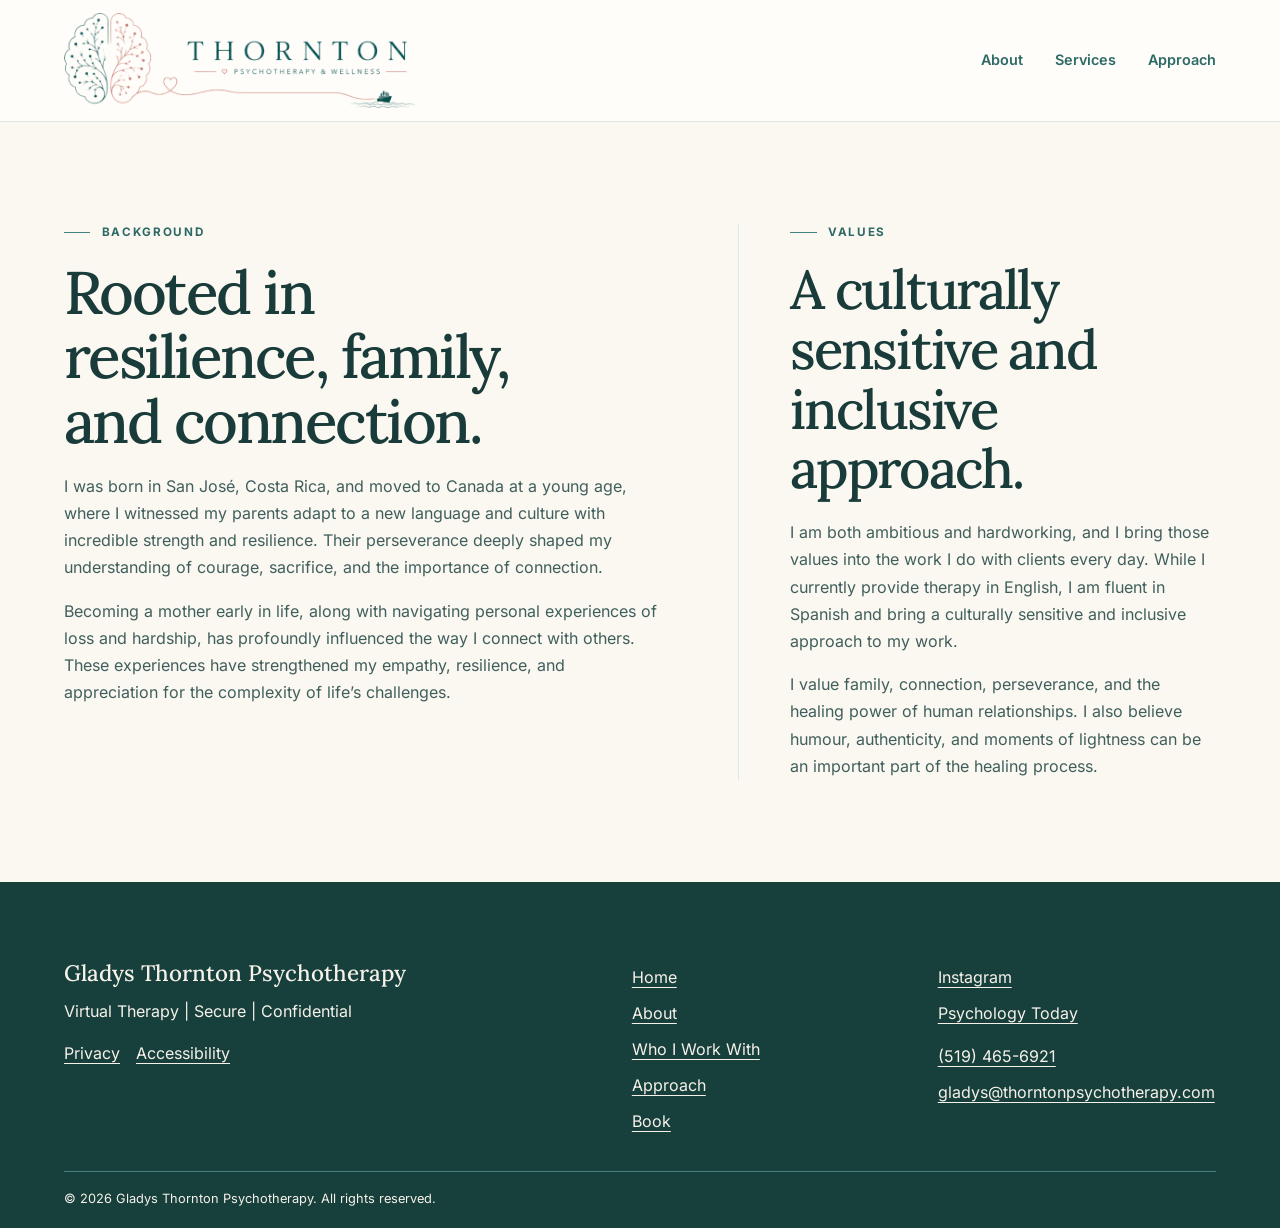
==== commit 93fc175c: "Update Thornton Psychotherapy contact information" ====
--- a/about.html
+++ b/about.html
@@ -93,7 +93,8 @@
       <a href="https://www.psychologytoday.com/ca/therapists/gladys-isabel-thornton-windsor-on/1595549" target="_blank" rel="noopener">Psychology Today</a>
 
 <div class="footer-phone">
-  <a href="tel:+12267745695">(226) 774-5695</a>
+  <a href="tel:+15194656921">(519) 465-6921</a>
+  <a href="mailto:gladys@thorntonpsychotherapy.com">gladys@thorntonpsychotherapy.com</a>
 </div>
 
     </div>
--- a/site.css
+++ b/site.css
@@ -268,7 +268,9 @@
 .footer-legal { display: flex; flex-wrap: wrap; gap: 0 1rem; margin-top: .65rem; }
 .footer-links, .footer-social { display: grid; align-content: start; justify-items: start; }
 .footer-heading { margin-bottom: .35rem; }
-.footer-phone { margin-top: .45rem; }
+.footer-phone { display: grid; justify-items: start; min-width: 0; margin-top: .45rem; }
+.footer-phone a { max-width: 100%; }
+.footer-phone a[href^="mailto:"] { display: block; padding-block: .3rem; }
 .footer-bottom { display: flex; flex-wrap: wrap; justify-content: space-between; gap: .4rem 1.5rem; border-top: 1px solid var(--teal); padding-top: 1rem; font-size: .8rem; }
 
 .policy-page { min-height: 100vh; display: flex; flex-direction: column; color: #244744; }
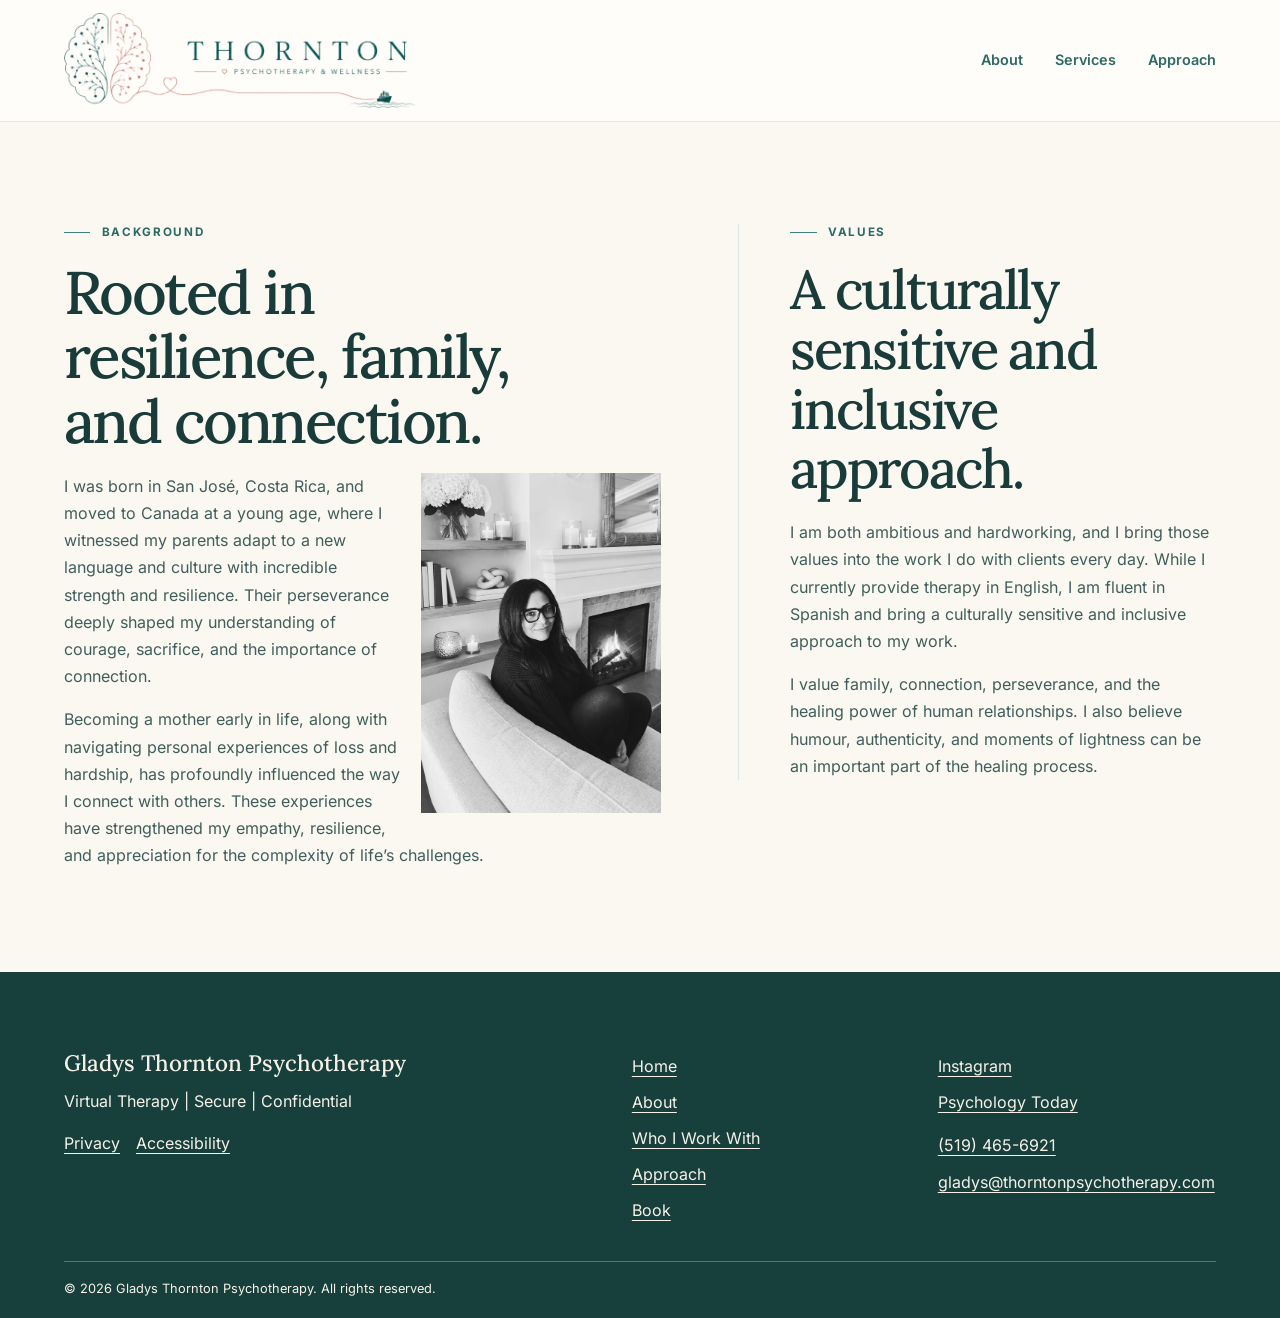
==== commit bdba584e: "Add Gladys Thornton portraits to About and My Approach" ====
--- a/about.html
+++ b/about.html
@@ -48,6 +48,7 @@
         <div class="info-box">
           <div class="eyebrow">Background</div>
           <h1>Rooted in resilience, family, and connection.</h1>
+          <img class="secondary-portrait secondary-portrait--about" src="./assets/gladys-portrait-about.webp" width="640" height="907" alt="Gladys Thornton seated beside a fireplace" loading="lazy">
           <p class="lead">
             I was born in San José, Costa Rica, and moved to Canada at a young age, where I witnessed my parents adapt to a new language and culture with incredible strength and resilience. Their perseverance deeply shaped my understanding of courage, sacrifice, and the importance of connection.
           </p>
--- a/site.css
+++ b/site.css
@@ -236,14 +236,25 @@
 .who-icon { display: none; }
 
 #approach { background: var(--paper); }
-#approach .split > :last-child { align-self: start; padding: clamp(1.35rem, 3vw, 2.5rem); border-top: 2px solid var(--teal); background: var(--mist); }
+.approach-sidebar > .info-box { align-self: start; padding: clamp(1.35rem, 3vw, 2.5rem); border-top: 2px solid var(--teal); background: var(--mist); }
 .info-box ul { margin: 0; padding-left: 1.2rem; }
 .info-box li + li { margin-top: .55rem; }
 .methods-block, .verification-block { margin-top: 1.55rem; }
 .methods-label, .verification-label, .booking-points-label { margin-bottom: .6rem; color: var(--teal-dark); }
-.method-item { display: flex; gap: .78rem; padding-block: .7rem; border-bottom: 1px solid var(--line); color: var(--copy); }
-.method-number { color: var(--teal-dark); font-size: .76rem; font-weight: 650; line-height: 2.2; }
+.methods-list { margin-block: .6rem 0; }
+.method-item { padding-block: .7rem; border-bottom: 1px solid var(--line); color: var(--copy); }
+.method-item strong { display: block; color: var(--ink); }
 .verified-badge { width: min(100%, 21rem); }
+
+.secondary-portrait { height: auto; max-width: 100%; }
+.secondary-portrait--about { width: 155px; margin: 1.25rem auto 0; }
+.secondary-portrait--about + .lead { margin-top: 1.25rem; }
+.secondary-portrait--approach { width: 155px; margin: 1.5rem auto 0; }
+
+@media (min-width: 48rem) {
+  .secondary-portrait--about { float: right; width: min(41%, 240px); margin: 1.25rem 0 .6rem 1.25rem; }
+  .secondary-portrait--approach { width: 210px; }
+}
 
 .about-only-page .split { align-items: start; }
 .about-only-page .info-box + .info-box { border-top: 1px solid var(--line); padding-top: 1.5rem; }
